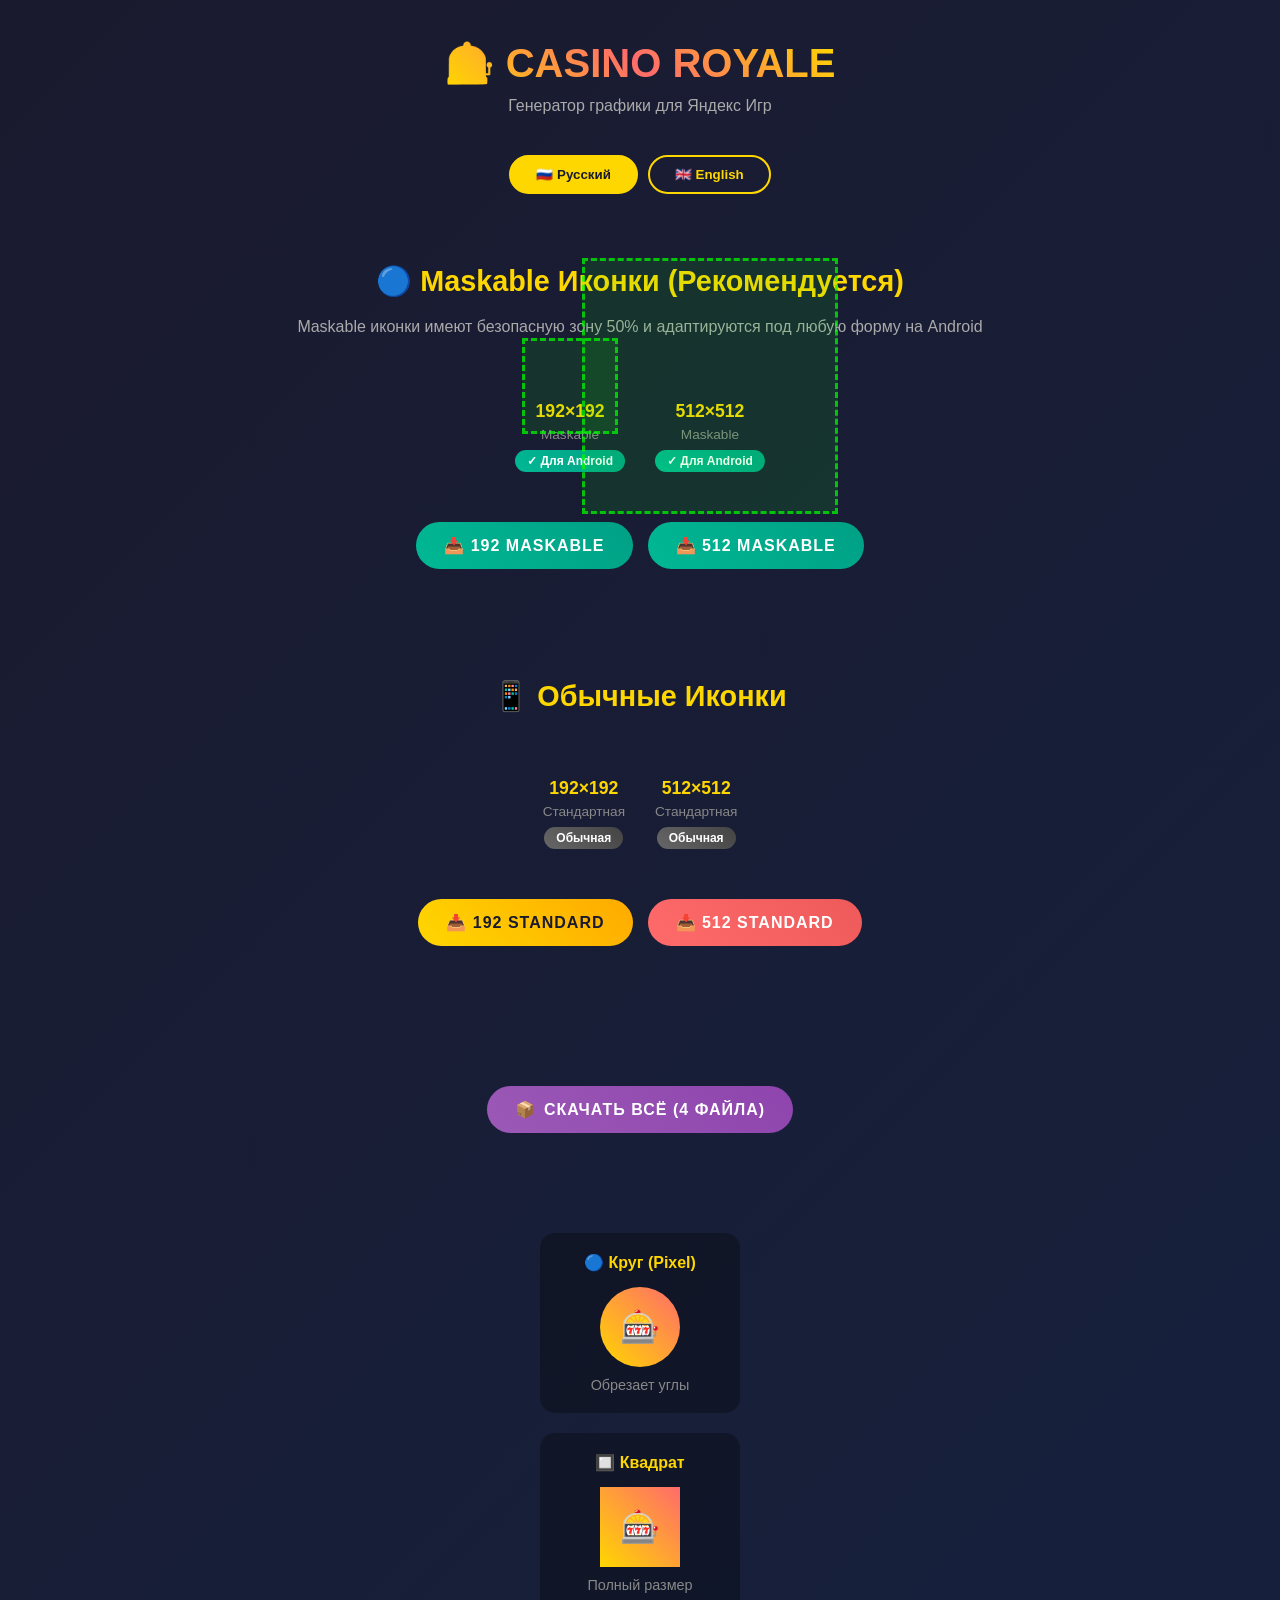
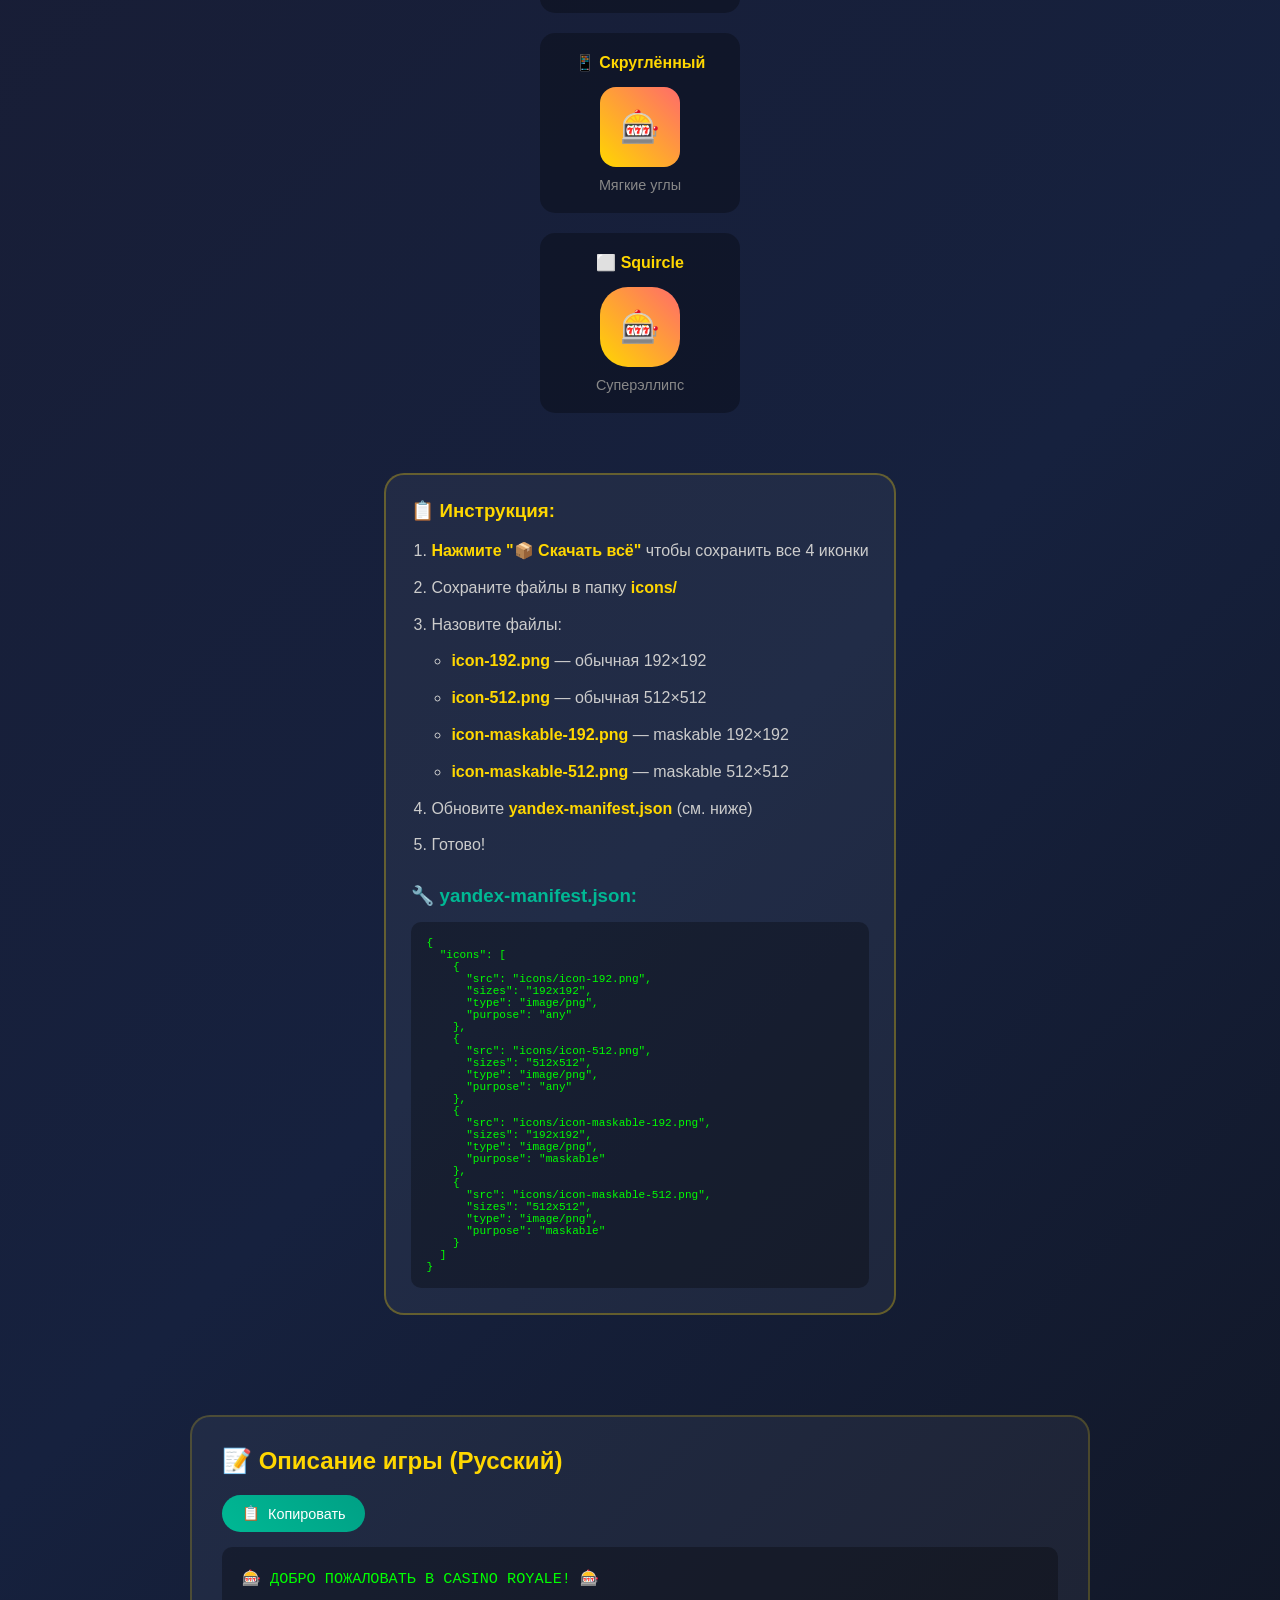
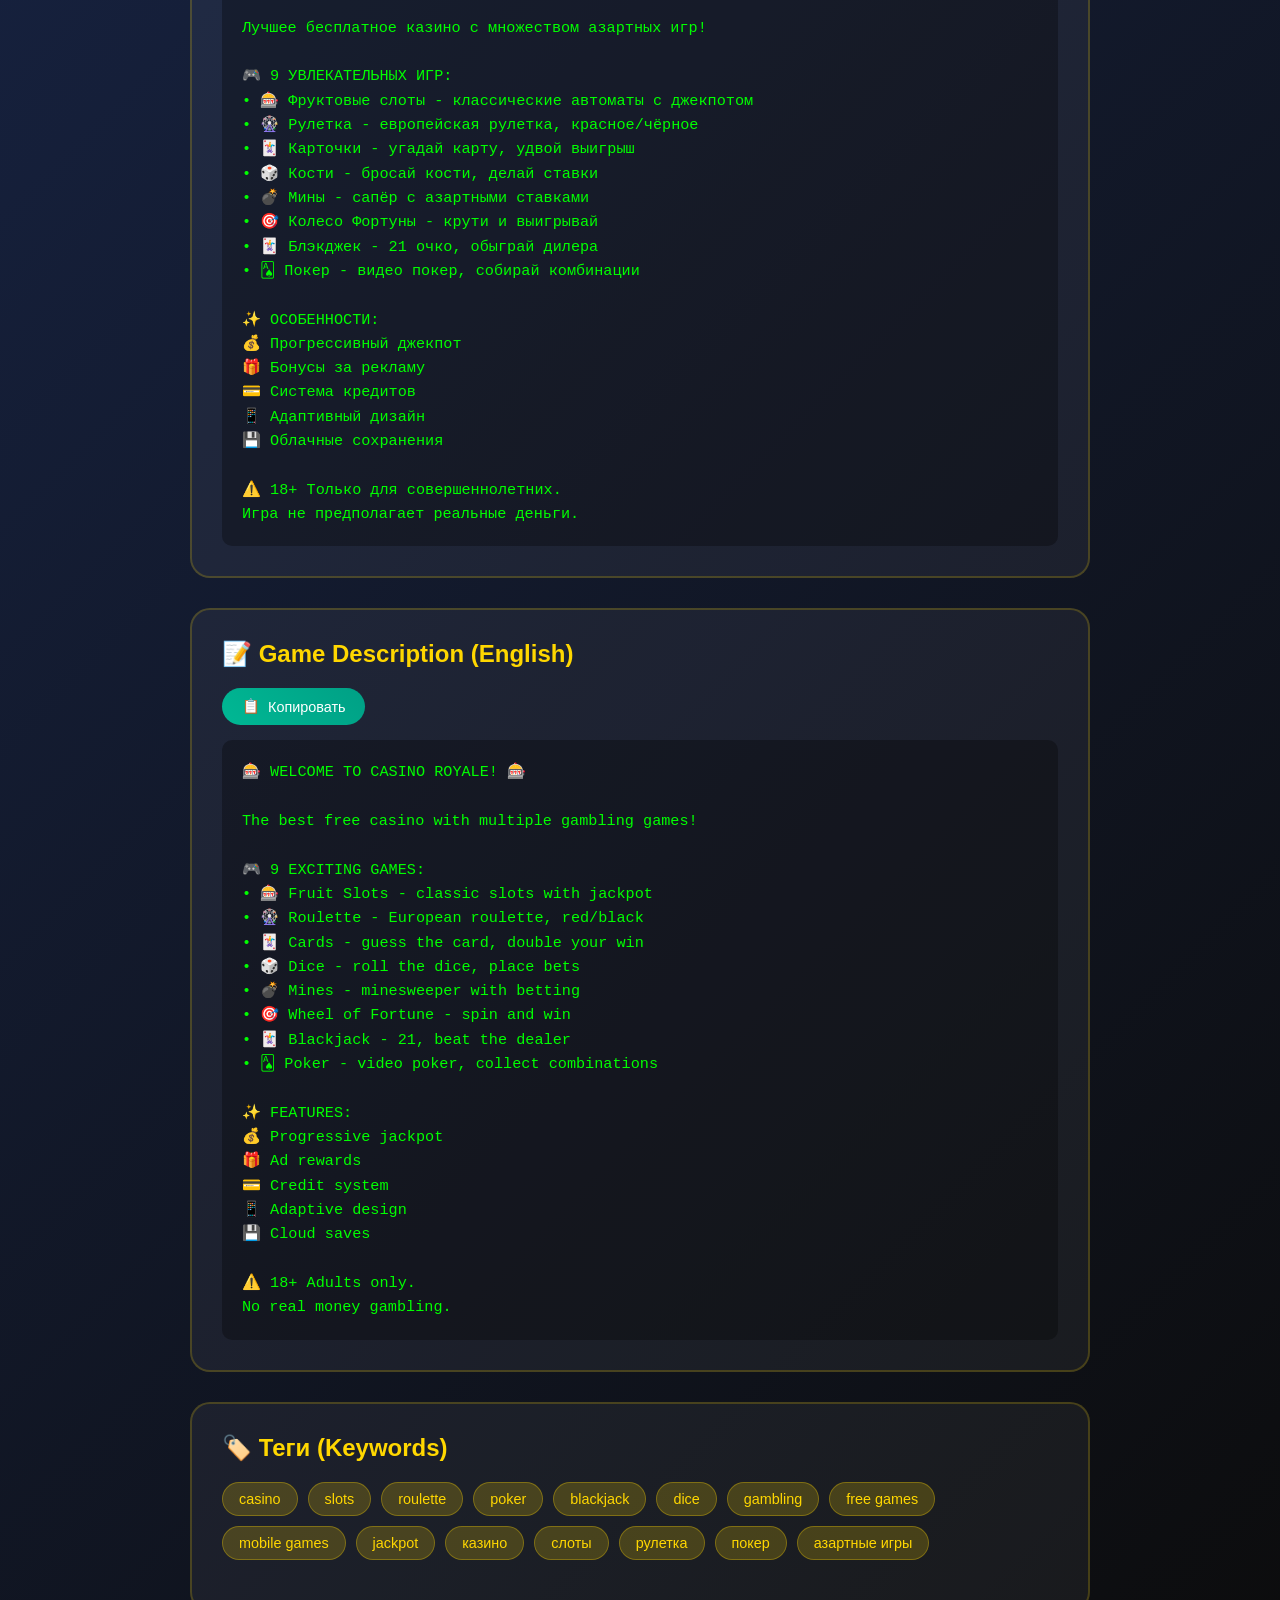
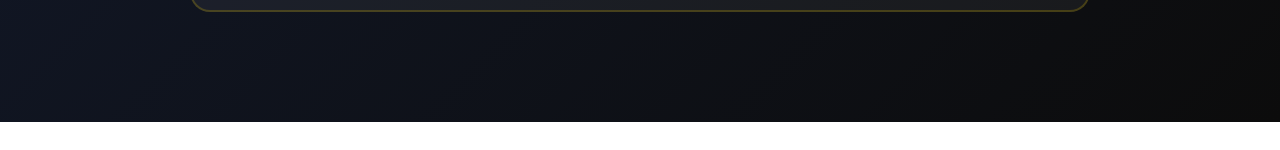
==== icons/generate-icons.html @ 6cfae2b2 "еееееееее" ====
<!DOCTYPE html>
<html lang="ru">
<head>
    <meta charset="UTF-8">
    <meta name="viewport" content="width=device-width, initial-scale=1.0">
    <title>Icon Generator - CASINO ROYALE</title>
    <style>
        * {
            margin: 0;
            padding: 0;
            box-sizing: border-box;
        }
        
        body {
            font-family: 'Segoe UI', Tahoma, Geneva, Verdana, sans-serif;
            background: linear-gradient(135deg, #1a1a2e 0%, #16213e 50%, #0c0c0c 100%);
            min-height: 100vh;
            display: flex;
            flex-direction: column;
            align-items: center;
            padding: 40px 20px;
            color: #fff;
        }
        
        h1 {
            font-size: 2.5em;
            margin-bottom: 10px;
            background: linear-gradient(45deg, #ffd700, #ff6b6b, #ffd700);
            -webkit-background-clip: text;
            -webkit-text-fill-color: transparent;
            background-clip: text;
            text-align: center;
        }
        
        .subtitle {
            color: #aaa;
            margin-bottom: 40px;
            text-align: center;
        }
        
        .lang-switch {
            display: flex;
            gap: 10px;
            margin-bottom: 30px;
        }
        
        .lang-btn {
            padding: 10px 25px;
            border: 2px solid #ffd700;
            background: transparent;
            color: #ffd700;
            border-radius: 25px;
            cursor: pointer;
            font-weight: bold;
            transition: all 0.3s ease;
        }
        
        .lang-btn.active,
        .lang-btn:hover {
            background: #ffd700;
            color: #1a1a2e;
        }
        
        .section {
            width: 100%;
            max-width: 1200px;
            margin: 40px 0;
        }
        
        .section-title {
            font-size: 1.8em;
            color: #ffd700;
            margin-bottom: 20px;
            text-align: center;
        }
        
        .preview-container {
            display: flex;
            gap: 30px;
            flex-wrap: wrap;
            justify-content: center;
            margin: 30px 0;
        }
        
        .icon-group {
            text-align: center;
        }
        
        .icon-row {
            display: flex;
            gap: 30px;
            justify-content: center;
            margin: 20px 0;
            flex-wrap: wrap;
        }
        
        .icon-wrapper {
            text-align: center;
        }
        
        .icon-preview {
            border-radius: 25%;
            box-shadow: 0 20px 60px rgba(255, 215, 0, 0.4);
            border: 4px solid rgba(255, 255, 255, 0.2);
            background: #fff;
        }
        
        .icon-maskable {
            border-radius: 50%;
            box-shadow: 0 20px 60px rgba(0, 184, 148, 0.4);
            border: 4px solid rgba(0, 184, 148, 0.3);
        }
        
        .icon-192 {
            width: 192px;
            height: 192px;
        }
        
        .icon-512 {
            width: 512px;
            height: 512px;
        }
        
        .icon-label {
            margin-top: 15px;
            font-size: 1.1em;
            color: #ffd700;
            font-weight: bold;
        }
        
        .icon-size {
            font-size: 0.85em;
            color: #888;
            margin-top: 5px;
        }
        
        .badge {
            display: inline-block;
            padding: 4px 12px;
            border-radius: 20px;
            font-size: 0.75em;
            font-weight: bold;
            margin-top: 8px;
        }
        
        .badge-maskable {
            background: linear-gradient(45deg, #00b894, #00a085);
            color: white;
        }
        
        .badge-standard {
            background: linear-gradient(45deg, #666, #444);
            color: white;
        }
        
        .buttons {
            display: flex;
            gap: 15px;
            flex-wrap: wrap;
            justify-content: center;
            margin: 30px 0;
        }
        
        .download-btn {
            padding: 14px 28px;
            font-size: 1em;
            font-weight: bold;
            border: none;
            border-radius: 50px;
            cursor: pointer;
            transition: all 0.3s ease;
            text-transform: uppercase;
            letter-spacing: 1px;
            display: flex;
            align-items: center;
            gap: 8px;
        }
        
        .btn-192 {
            background: linear-gradient(45deg, #ffd700, #ffaa00);
            color: #1a1a2e;
        }
        
        .btn-512 {
            background: linear-gradient(45deg, #ff6b6b, #ee5a5a);
            color: white;
        }
        
        .btn-maskable {
            background: linear-gradient(45deg, #00b894, #00a085);
            color: white;
        }
        
        .btn-all {
            background: linear-gradient(45deg, #9b59b6, #8e44ad);
            color: white;
        }
        
        .download-btn:hover {
            transform: translateY(-3px);
            box-shadow: 0 10px 30px rgba(255, 215, 0, 0.5);
        }
        
        .info-box {
            background: rgba(255, 255, 255, 0.05);
            border: 2px solid rgba(255, 215, 0, 0.3);
            border-radius: 20px;
            padding: 25px;
            max-width: 800px;
            margin: 30px auto;
        }
        
        .info-box h3 {
            color: #ffd700;
            margin-bottom: 15px;
        }
        
        .info-box p {
            color: #ccc;
            line-height: 1.6;
            margin: 10px 0;
        }
        
        .info-box ol, .info-box ul {
            margin-left: 20px;
            line-height: 1.8;
            color: #ccc;
        }
        
        .info-box li {
            margin: 8px 0;
        }
        
        .highlight {
            color: #ffd700;
            font-weight: bold;
        }
        
        .green {
            color: #00b894;
        }
        
        .comparison {
            display: grid;
            grid-template-columns: repeat(auto-fit, minmax(200px, 1fr));
            gap: 20px;
            margin: 30px 0;
        }
        
        .comparison-item {
            background: rgba(0, 0, 0, 0.3);
            border-radius: 15px;
            padding: 20px;
            text-align: center;
        }
        
        .comparison-item h4 {
            color: #ffd700;
            margin-bottom: 15px;
        }
        
        .shape-preview {
            width: 80px;
            height: 80px;
            margin: 10px auto;
            display: flex;
            align-items: center;
            justify-content: center;
            font-size: 2em;
            background: linear-gradient(45deg, #ffd700, #ff6b6b);
            border-radius: 50%;
        }
        
        .safe-zone-overlay {
            position: relative;
        }
        
        .safe-zone-guide {
            position: absolute;
            top: 50%;
            left: 50%;
            transform: translate(-50%, -50%);
            border: 3px dashed rgba(0, 255, 0, 0.7);
            background: rgba(0, 255, 0, 0.1);
            pointer-events: none;
        }
        
        canvas {
            display: none;
        }
        
        .text-content {
            max-width: 900px;
            margin: 40px auto;
        }
        
        .text-section {
            background: rgba(255, 255, 255, 0.05);
            border: 2px solid rgba(255, 215, 0, 0.2);
            border-radius: 20px;
            padding: 30px;
            margin: 30px 0;
        }
        
        .text-section h2 {
            color: #ffd700;
            margin-bottom: 20px;
        }
        
        .copy-btn {
            background: linear-gradient(45deg, #00b894, #00a085);
            color: white;
            border: none;
            padding: 10px 20px;
            border-radius: 25px;
            cursor: pointer;
            font-size: 0.9em;
            margin-bottom: 15px;
            display: inline-flex;
            align-items: center;
            gap: 8px;
        }
        
        .text-box {
            background: rgba(0, 0, 0, 0.3);
            border-radius: 10px;
            padding: 20px;
            font-family: 'Courier New', monospace;
            font-size: 0.95em;
            line-height: 1.6;
            color: #0f0;
            white-space: pre-wrap;
            overflow-x: auto;
        }
        
        .tags {
            display: flex;
            flex-wrap: wrap;
            gap: 10px;
            margin: 20px 0;
        }
        
        .tag {
            background: rgba(255, 215, 0, 0.2);
            color: #ffd700;
            padding: 8px 16px;
            border-radius: 20px;
            font-size: 0.9em;
            border: 1px solid rgba(255, 215, 0, 0.3);
        }
    </style>
</head>
<body>
    <h1>🎰 CASINO ROYALE</h1>
    <p class="subtitle" data-ru="Генератор графики для Яндекс Игр" data-en="Graphics Generator for Yandex Games">Генератор графики для Яндекс Игр</p>
    
    <div class="lang-switch">
        <button class="lang-btn active" onclick="setLang('ru')">🇷🇺 Русский</button>
        <button class="lang-btn" onclick="setLang('en')">🇬🇧 English</button>
    </div>
    
    <!-- MASKABLE ICONS -->
    <div class="section">
        <h2 class="section-title" data-ru="🔵 Maskable Иконки (Рекомендуется)" data-en="🔵 Maskable Icons (Recommended)">🔵 Maskable Иконки (Рекомендуется)</h2>
        <p style="text-align: center; color: #aaa; margin-bottom: 20px;" 
           data-ru="Maskable иконки имеют безопасную зону 50% и адаптируются под любую форму на Android" 
           data-en="Maskable icons have 50% safe zone and adapt to any shape on Android">
            Maskable иконки имеют безопасную зону 50% и адаптируются под любую форму на Android
        </p>
        
        <div class="preview-container">
            <div class="icon-group">
                <div class="icon-row">
                    <div class="icon-wrapper">
                        <div class="safe-zone-overlay">
                            <canvas id="canvas-maskable-192" width="192" height="192" class="icon-preview icon-maskable icon-192"></canvas>
                            <div class="safe-zone-guide" style="width: 96px; height: 96px;"></div>
                        </div>
                        <div class="icon-label">192×192</div>
                        <div class="icon-size" data-ru="Maskable" data-en="Maskable">Maskable</div>
                        <span class="badge badge-maskable" data-ru="✓ Для Android" data-en="✓ For Android">✓ Для Android</span>
                    </div>
                </div>
            </div>
            
            <div class="icon-group">
                <div class="icon-row">
                    <div class="icon-wrapper">
                        <div class="safe-zone-overlay">
                            <canvas id="canvas-maskable-512" width="512" height="512" class="icon-preview icon-maskable icon-512"></canvas>
                            <div class="safe-zone-guide" style="width: 256px; height: 256px;"></div>
                        </div>
                        <div class="icon-label">512×512</div>
                        <div class="icon-size" data-ru="Maskable" data-en="Maskable">Maskable</div>
                        <span class="badge badge-maskable" data-ru="✓ Для Android" data-en="✓ For Android">✓ Для Android</span>
                    </div>
                </div>
            </div>
        </div>
        
        <div class="buttons">
            <button class="download-btn btn-maskable" onclick="downloadIcon(192, true)">📥 192 Maskable</button>
            <button class="download-btn btn-maskable" onclick="downloadIcon(512, true)">📥 512 Maskable</button>
        </div>
    </div>
    
    <!-- STANDARD ICONS -->
    <div class="section">
        <h2 class="section-title" data-ru="📱 Обычные Иконки" data-en="📱 Standard Icons">📱 Обычные Иконки</h2>
        
        <div class="preview-container">
            <div class="icon-group">
                <div class="icon-row">
                    <div class="icon-wrapper">
                        <canvas id="canvas-192" width="192" height="192" class="icon-preview icon-192"></canvas>
                        <div class="icon-label">192×192</div>
                        <div class="icon-size" data-ru="Стандартная" data-en="Standard">Стандартная</div>
                        <span class="badge badge-standard" data-ru="Обычная" data-en="Standard">Обычная</span>
                    </div>
                </div>
            </div>
            
            <div class="icon-group">
                <div class="icon-row">
                    <div class="icon-wrapper">
                        <canvas id="canvas-512" width="512" height="512" class="icon-preview icon-512"></canvas>
                        <div class="icon-label">512×512</div>
                        <div class="icon-size" data-ru="Стандартная" data-en="Standard">Стандартная</div>
                        <span class="badge badge-standard" data-ru="Обычная" data-en="Standard">Обычная</span>
                    </div>
                </div>
            </div>
        </div>
        
        <div class="buttons">
            <button class="download-btn btn-192" onclick="downloadIcon(192, false)">📥 192 Standard</button>
            <button class="download-btn btn-512" onclick="downloadIcon(512, false)">📥 512 Standard</button>
        </div>
    </div>
    
    <!-- DOWNLOAD ALL -->
    <div class="section">
        <div class="buttons">
            <button class="download-btn btn-all" onclick="downloadAll()">📦 <span data-ru="Скачать всё (4 файла)" data-en="Download All (4 files)">Скачать всё (4 файла)</span></button>
        </div>
    </div>
    
    <!-- COMPARISON -->
    <div class="comparison">
        <div class="comparison-item">
            <h4 data-ru="🔵 Круг (Pixel)" data-en="🔵 Circle (Pixel)">🔵 Круг (Pixel)</h4>
            <div class="shape-preview">🎰</div>
            <p style="color: #888; font-size: 0.9em;" data-ru="Обрезает углы" data-en="Cuts corners">Обрезает углы</p>
        </div>
        <div class="comparison-item">
            <h4 data-ru="🔲 Квадрат" data-en="🔲 Square">🔲 Квадрат</h4>
            <div class="shape-preview" style="border-radius: 0;">🎰</div>
            <p style="color: #888; font-size: 0.9em;" data-ru="Полный размер" data-en="Full size">Полный размер</p>
        </div>
        <div class="comparison-item">
            <h4 data-ru="📱 Скруглённый" data-en="📱 Rounded">📱 Скруглённый</h4>
            <div class="shape-preview" style="border-radius: 20%;">🎰</div>
            <p style="color: #888; font-size: 0.9em;" data-ru="Мягкие углы" data-en="Soft corners">Мягкие углы</p>
        </div>
        <div class="comparison-item">
            <h4 data-ru="⬜ Squircle" data-en="⬜ Squircle">⬜ Squircle</h4>
            <div class="shape-preview" style="border-radius: 35%;">🎰</div>
            <p style="color: #888; font-size: 0.9em;" data-ru="Суперэллипс" data-en="Superellipse">Суперэллипс</p>
        </div>
    </div>
    
    <!-- INFO BOX -->
    <div class="info-box">
        <h3 data-ru="📋 Инструкция:" data-en="📋 Instructions:">📋 Инструкция:</h3>
        <ol data-ru="Скачайте все 4 иконки" data-en="Download all 4 icons">
            <li><span class="highlight" data-ru="Нажмите &quot;📦 Скачать всё&quot;" data-en="Click &quot;📦 Download All&quot;">Нажмите "📦 Скачать всё"</span> <span data-ru="чтобы сохранить все 4 иконки" data-en="to save all 4 icons">чтобы сохранить все 4 иконки</span></li>
            <li><span data-ru="Сохраните файлы в папку" data-en="Save files to folder">Сохраните файлы в папку</span> <span class="highlight">icons/</span></li>
            <li><span data-ru="Назовите файлы:" data-en="Name files:">Назовите файлы:</span>
                <ul>
                    <li><span class="highlight">icon-192.png</span> — <span data-ru="обычная 192×192" data-en="standard 192×192">обычная 192×192</span></li>
                    <li><span class="highlight">icon-512.png</span> — <span data-ru="обычная 512×512" data-en="standard 512×512">обычная 512×512</span></li>
                    <li><span class="highlight">icon-maskable-192.png</span> — <span data-ru="maskable 192×192" data-en="maskable 192×192">maskable 192×192</span></li>
                    <li><span class="highlight">icon-maskable-512.png</span> — <span data-ru="maskable 512×512" data-en="maskable 512×512">maskable 512×512</span></li>
                </ul>
            </li>
            <li><span data-ru="Обновите" data-en="Update">Обновите</span> <span class="highlight">yandex-manifest.json</span> (<span data-ru="см. ниже" data-en="see below">см. ниже</span>)</li>
            <li><span data-ru="Готово!" data-en="Done!">Готово!</span></li>
        </ol>
        
        <h3 style="color: #00b894; margin-top: 25px;">🔧 yandex-manifest.json:</h3>
        <pre style="background: rgba(0,0,0,0.3); padding: 15px; border-radius: 10px; overflow-x: auto; color: #0f0; font-size: 0.85em; margin-top: 10px;">{
  "icons": [
    {
      "src": "icons/icon-192.png",
      "sizes": "192x192",
      "type": "image/png",
      "purpose": "any"
    },
    {
      "src": "icons/icon-512.png",
      "sizes": "512x512",
      "type": "image/png",
      "purpose": "any"
    },
    {
      "src": "icons/icon-maskable-192.png",
      "sizes": "192x192",
      "type": "image/png",
      "purpose": "maskable"
    },
    {
      "src": "icons/icon-maskable-512.png",
      "sizes": "512x512",
      "type": "image/png",
      "purpose": "maskable"
    }
  ]
}</pre>
    </div>
    
    <!-- GAME DESCRIPTION -->
    <div class="text-content">
        <div class="text-section">
            <h2 data-ru="📝 Описание игры (Русский)" data-en="📝 Game Description (Russian)">📝 Описание игры (Русский)</h2>
            <button class="copy-btn" onclick="copyText('desc-ru')">📋 <span data-ru="Копировать" data-en="Copy">Копировать</span></button>
            <div class="text-box" id="desc-ru">🎰 ДОБРО ПОЖАЛОВАТЬ В CASINO ROYALE! 🎰

Лучшее бесплатное казино с множеством азартных игр!

🎮 9 УВЛЕКАТЕЛЬНЫХ ИГР:
• 🎰 Фруктовые слоты - классические автоматы с джекпотом
• 🎡 Рулетка - европейская рулетка, красное/чёрное
• 🃏 Карточки - угадай карту, удвой выигрыш
• 🎲 Кости - бросай кости, делай ставки
• 💣 Мины - сапёр с азартными ставками
• 🎯 Колесо Фортуны - крути и выигрывай
• 🃏 Блэкджек - 21 очко, обыграй дилера
• 🂡 Покер - видео покер, собирай комбинации

✨ ОСОБЕННОСТИ:
💰 Прогрессивный джекпот
🎁 Бонусы за рекламу
💳 Система кредитов
📱 Адаптивный дизайн
💾 Облачные сохранения

⚠️ 18+ Только для совершеннолетних.
Игра не предполагает реальные деньги.</div>
        </div>
        
        <div class="text-section">
            <h2 data-ru="📝 Game Description (English)" data-en="📝 Game Description (English)">📝 Game Description (English)</h2>
            <button class="copy-btn" onclick="copyText('desc-en')">📋 <span data-ru="Копировать" data-en="Copy">Копировать</span></button>
            <div class="text-box" id="desc-en">🎰 WELCOME TO CASINO ROYALE! 🎰

The best free casino with multiple gambling games!

🎮 9 EXCITING GAMES:
• 🎰 Fruit Slots - classic slots with jackpot
• 🎡 Roulette - European roulette, red/black
• 🃏 Cards - guess the card, double your win
• 🎲 Dice - roll the dice, place bets
• 💣 Mines - minesweeper with betting
• 🎯 Wheel of Fortune - spin and win
• 🃏 Blackjack - 21, beat the dealer
• 🂡 Poker - video poker, collect combinations

✨ FEATURES:
💰 Progressive jackpot
🎁 Ad rewards
💳 Credit system
📱 Adaptive design
💾 Cloud saves

⚠️ 18+ Adults only.
No real money gambling.</div>
        </div>
        
        <div class="text-section">
            <h2 data-ru="🏷️ Теги (Keywords)" data-en="🏷️ Tags (Keywords)">🏷️ Теги (Keywords)</h2>
            <div class="tags">
                <span class="tag">casino</span>
                <span class="tag">slots</span>
                <span class="tag">roulette</span>
                <span class="tag">poker</span>
                <span class="tag">blackjack</span>
                <span class="tag">dice</span>
                <span class="tag">gambling</span>
                <span class="tag">free games</span>
                <span class="tag">mobile games</span>
                <span class="tag">jackpot</span>
                <span class="tag">казино</span>
                <span class="tag">слоты</span>
                <span class="tag">рулетка</span>
                <span class="tag">покер</span>
                <span class="tag">азартные игры</span>
            </div>
        </div>
    </div>
    
    <script>
        let currentLang = 'ru';
        
        function setLang(lang) {
            currentLang = lang;
            document.querySelectorAll('.lang-btn').forEach(btn => btn.classList.remove('active'));
            event.target.classList.add('active');
            
            document.querySelectorAll('[data-ru]').forEach(el => {
                el.textContent = el.getAttribute(`data-${lang}`);
            });
        }
        
        // Draw standard icon
        function drawStandardIcon(canvas, size) {
            const ctx = canvas.getContext('2d');
            const centerX = size / 2;
            const centerY = size / 2;
            
            ctx.clearRect(0, 0, size, size);
            
            const gradient = ctx.createLinearGradient(0, 0, size, size);
            gradient.addColorStop(0, '#ffd700');
            gradient.addColorStop(0.5, '#ff6b6b');
            gradient.addColorStop(1, '#ee5a5a');
            
            const radius = size * 0.2;
            ctx.fillStyle = gradient;
            ctx.beginPath();
            ctx.roundRect(0, 0, size, size, radius);
            ctx.fill();
            
            ctx.strokeStyle = 'rgba(255, 255, 255, 0.3)';
            ctx.lineWidth = size * 0.02;
            ctx.beginPath();
            ctx.roundRect(size * 0.05, size * 0.05, size * 0.9, size * 0.9, radius * 0.9);
            ctx.stroke();
            
            const chipRadius = size * 0.35;
            ctx.fillStyle = 'rgba(255, 255, 255, 0.2)';
            ctx.beginPath();
            ctx.arc(centerX, centerY, chipRadius, 0, Math.PI * 2);
            ctx.fill();
            
            ctx.strokeStyle = 'rgba(255, 255, 255, 0.5)';
            ctx.lineWidth = size * 0.015;
            ctx.setLineDash([size * 0.03, size * 0.02]);
            ctx.beginPath();
            ctx.arc(centerX, centerY, chipRadius - size * 0.05, 0, Math.PI * 2);
            ctx.stroke();
            ctx.setLineDash([]);
            
            ctx.fillStyle = '#ffffff';
            ctx.font = `${size * 0.55}px 'Segoe UI Emoji', 'Apple Color Emoji', sans-serif`;
            ctx.textAlign = 'center';
            ctx.textBaseline = 'middle';
            
            ctx.shadowColor = 'rgba(0, 0, 0, 0.5)';
            ctx.shadowBlur = size * 0.15;
            ctx.shadowOffsetX = size * 0.05;
            ctx.shadowOffsetY = size * 0.05;
            
            ctx.fillText('🎰', centerX, centerY + size * 0.02);
            
            ctx.shadowColor = 'transparent';
            ctx.shadowBlur = 0;
            
            drawSparkle(ctx, size * 0.15, size * 0.15, size * 0.08);
            drawSparkle(ctx, size * 0.85, size * 0.2, size * 0.06);
        }
        
        // Draw TRUE maskable icon with 50% safe zone
        function drawMaskableIcon(canvas, size) {
            const ctx = canvas.getContext('2d');
            const centerX = size / 2;
            const centerY = size / 2;
            const safeZone = size * 0.5; // 50% safe zone = content in center 50%
            
            ctx.clearRect(0, 0, size, size);
            
            // Full bleed background (extends to all edges)
            const gradient = ctx.createLinearGradient(0, 0, size, size);
            gradient.addColorStop(0, '#ffd700');
            gradient.addColorStop(0.5, '#ff6b6b');
            gradient.addColorStop(1, '#ee5a5a');
            
            ctx.fillStyle = gradient;
            ctx.fillRect(0, 0, size, size);
            
            // Subtle border
            ctx.strokeStyle = 'rgba(255, 255, 255, 0.2)';
            ctx.lineWidth = size * 0.03;
            ctx.strokeRect(size * 0.02, size * 0.02, size * 0.96, size * 0.96);
            
            // Large background circle (fills safe zone)
            const bgRadius = size * 0.45;
            ctx.fillStyle = 'rgba(255, 255, 255, 0.15)';
            ctx.beginPath();
            ctx.arc(centerX, centerY, bgRadius, 0, Math.PI * 2);
            ctx.fill();
            
            // Decorative ring
            ctx.strokeStyle = 'rgba(255, 255, 255, 0.4)';
            ctx.lineWidth = size * 0.02;
            ctx.setLineDash([size * 0.04, size * 0.03]);
            ctx.beginPath();
            ctx.arc(centerX, centerY, bgRadius - size * 0.08, 0, Math.PI * 2);
            ctx.stroke();
            ctx.setLineDash([]);
            
            // Emoji - SCALED TO FIT SAFE ZONE (50% of canvas)
            ctx.fillStyle = '#ffffff';
            ctx.font = `${size * 0.4}px 'Segoe UI Emoji', 'Apple Color Emoji', sans-serif`;
            ctx.textAlign = 'center';
            ctx.textBaseline = 'middle';
            
            ctx.shadowColor = 'rgba(0, 0, 0, 0.5)';
            ctx.shadowBlur = size * 0.2;
            ctx.shadowOffsetX = size * 0.05;
            ctx.shadowOffsetY = size * 0.05;
            
            ctx.fillText('🎰', centerX, centerY);
            
            ctx.shadowColor = 'transparent';
            ctx.shadowBlur = 0;
            
            // Extra sparkles in corners (outside safe zone, will be visible on some devices)
            drawSparkle(ctx, size * 0.15, size * 0.15, size * 0.07);
            drawSparkle(ctx, size * 0.85, size * 0.15, size * 0.07);
            drawSparkle(ctx, size * 0.15, size * 0.85, size * 0.06);
            drawSparkle(ctx, size * 0.85, size * 0.85, size * 0.06);
        }
        
        function drawSparkle(ctx, x, y, size) {
            ctx.fillStyle = 'rgba(255, 255, 255, 0.8)';
            ctx.beginPath();
            ctx.moveTo(x - size, y);
            ctx.lineTo(x + size, y);
            ctx.moveTo(x, y - size);
            ctx.lineTo(x, y + size);
            ctx.strokeStyle = 'rgba(255, 255, 255, 0.6)';
            ctx.lineWidth = size * 0.15;
            ctx.lineCap = 'round';
            ctx.stroke();
        }
        
        function downloadIcon(size, maskable) {
            const canvasId = maskable ? `canvas-maskable-${size}` : `canvas-${size}`;
            const canvas = document.getElementById(canvasId);
            
            canvas.toBlob(function(blob) {
                const url = URL.createObjectURL(blob);
                const a = document.createElement('a');
                a.href = url;
                const maskableStr = maskable ? '-maskable' : '';
                a.download = `icon${maskableStr}-${size}.png`;
                document.body.appendChild(a);
                a.click();
                document.body.removeChild(a);
                URL.revokeObjectURL(url);
            }, 'image/png');
        }
        
        function downloadAll() {
            downloadIcon(192, false);
            setTimeout(() => downloadIcon(512, false), 200);
            setTimeout(() => downloadIcon(192, true), 400);
            setTimeout(() => downloadIcon(512, true), 600);
        }
        
        function copyText(elementId) {
            const text = document.getElementById(elementId).textContent;
            navigator.clipboard.writeText(text).then(() => {
                alert(currentLang === 'ru' ? '✅ Скопировано!' : '✅ Copied!');
            }).catch(() => {
                const textarea = document.createElement('textarea');
                textarea.value = text;
                document.body.appendChild(textarea);
                textarea.select();
                document.execCommand('copy');
                document.body.removeChild(textarea);
                alert(currentLang === 'ru' ? '✅ Скопировано!' : '✅ Copied!');
            });
        }
        
        if (!CanvasRenderingContext2D.prototype.roundRect) {
            CanvasRenderingContext2D.prototype.roundRect = function(x, y, w, h, r) {
                if (w < 2 * r) r = w / 2;
                if (h < 2 * r) r = h / 2;
                this.moveTo(x + r, y);
                this.arcTo(x + w, y, x + w, y + h, r);
                this.arcTo(x + w, y + h, x, y + h, r);
                this.arcTo(x, y + h, x, y, r);
                this.arcTo(x, y, x + w, y, r);
                this.closePath();
                return this;
            };
        }
        
        window.addEventListener('DOMContentLoaded', () => {
            drawStandardIcon(document.getElementById('canvas-192'), 192);
            drawStandardIcon(document.getElementById('canvas-512'), 512);
            drawMaskableIcon(document.getElementById('canvas-maskable-192'), 192);
            drawMaskableIcon(document.getElementById('canvas-maskable-512'), 512);
        });
    </script>
</body>
</html>
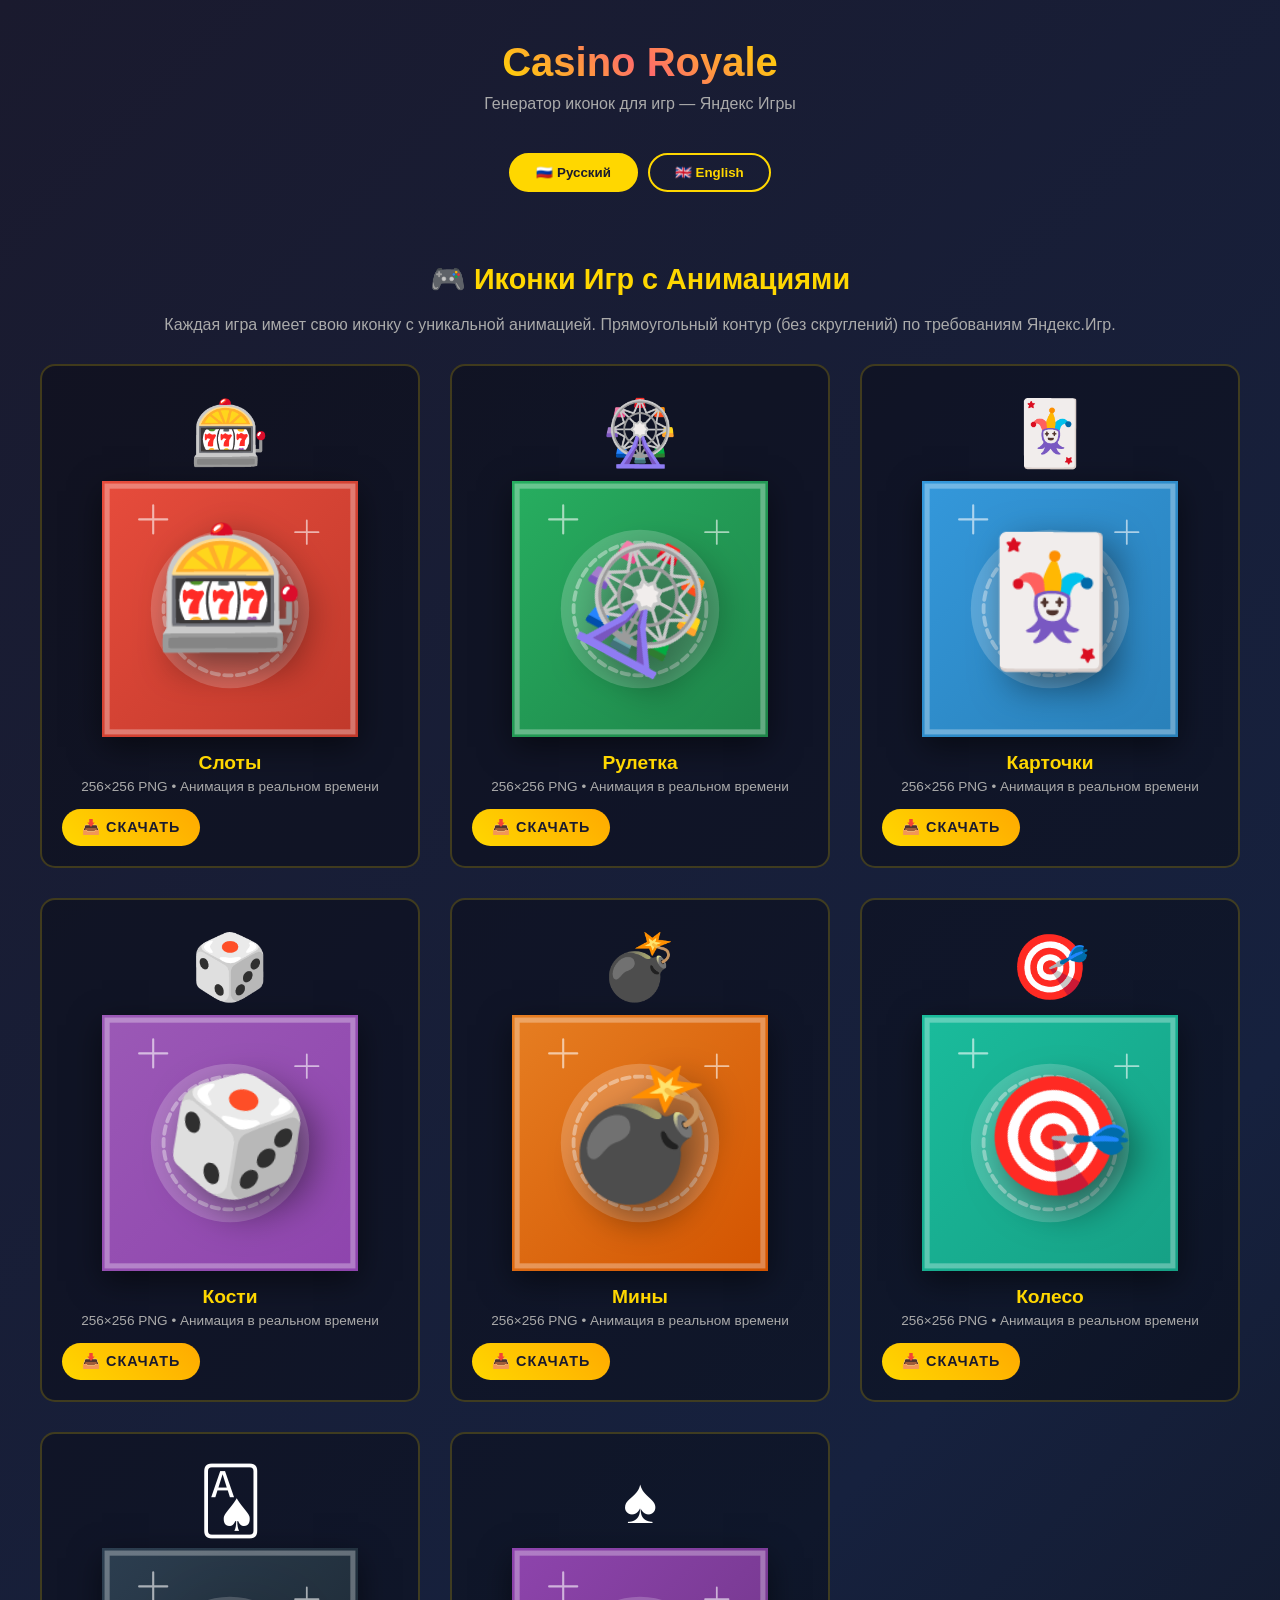
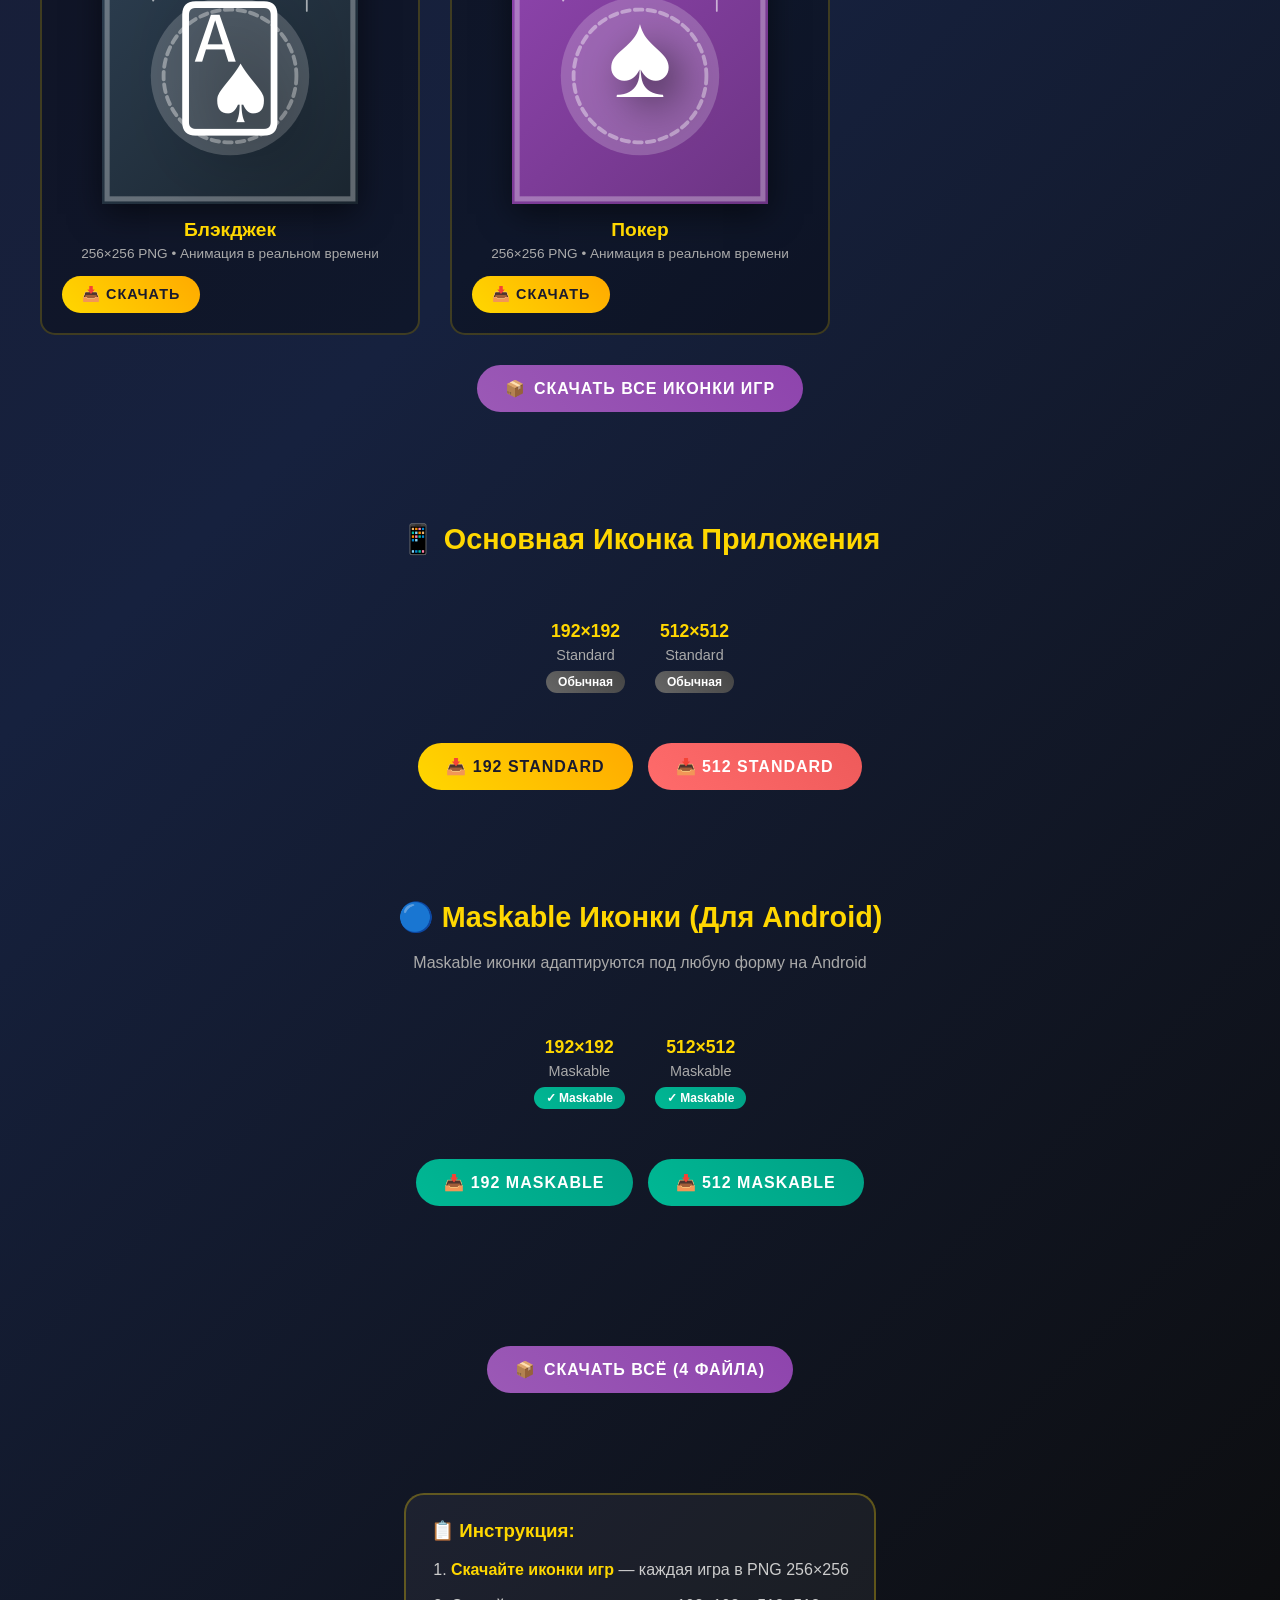
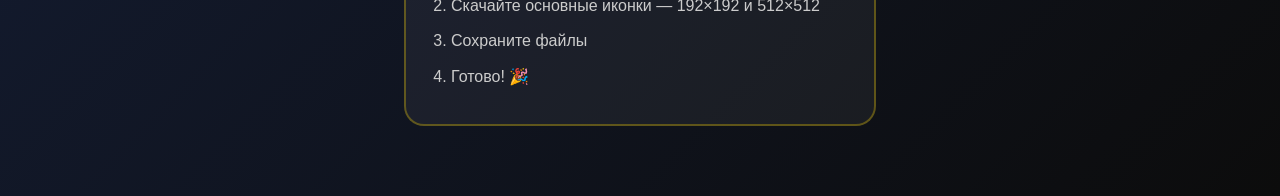
==== commit a02e807e: "обновление казика ееее" ====
--- a/icons/generate-icons.html
+++ b/icons/generate-icons.html
@@ -3,14 +3,14 @@
 <head>
     <meta charset="UTF-8">
     <meta name="viewport" content="width=device-width, initial-scale=1.0">
-    <title>Icon Generator - CASINO ROYALE</title>
+    <title>Icon Generator - Casino Royale</title>
     <style>
         * {
             margin: 0;
             padding: 0;
             box-sizing: border-box;
         }
-        
+
         body {
             font-family: 'Segoe UI', Tahoma, Geneva, Verdana, sans-serif;
             background: linear-gradient(135deg, #1a1a2e 0%, #16213e 50%, #0c0c0c 100%);
@@ -21,7 +21,7 @@
             padding: 40px 20px;
             color: #fff;
         }
-        
+
         h1 {
             font-size: 2.5em;
             margin-bottom: 10px;
@@ -31,19 +31,19 @@
             background-clip: text;
             text-align: center;
         }
-        
+
         .subtitle {
             color: #aaa;
             margin-bottom: 40px;
             text-align: center;
         }
-        
+
         .lang-switch {
             display: flex;
             gap: 10px;
             margin-bottom: 30px;
         }
-        
+
         .lang-btn {
             padding: 10px 25px;
             border: 2px solid #ffd700;
@@ -54,26 +54,26 @@
             font-weight: bold;
             transition: all 0.3s ease;
         }
-        
+
         .lang-btn.active,
         .lang-btn:hover {
             background: #ffd700;
             color: #1a1a2e;
         }
-        
+
         .section {
             width: 100%;
             max-width: 1200px;
             margin: 40px 0;
         }
-        
+
         .section-title {
             font-size: 1.8em;
             color: #ffd700;
             margin-bottom: 20px;
             text-align: center;
         }
-        
+
         .preview-container {
             display: flex;
             gap: 30px;
@@ -81,11 +81,11 @@
             justify-content: center;
             margin: 30px 0;
         }
-        
+
         .icon-group {
             text-align: center;
         }
-        
+
         .icon-row {
             display: flex;
             gap: 30px;
@@ -93,47 +93,48 @@
             margin: 20px 0;
             flex-wrap: wrap;
         }
-        
+
         .icon-wrapper {
             text-align: center;
-        }
-        
+            position: relative;
+        }
+
         .icon-preview {
-            border-radius: 25%;
+            border-radius: 0;
             box-shadow: 0 20px 60px rgba(255, 215, 0, 0.4);
             border: 4px solid rgba(255, 255, 255, 0.2);
             background: #fff;
         }
-        
+
         .icon-maskable {
             border-radius: 50%;
             box-shadow: 0 20px 60px rgba(0, 184, 148, 0.4);
             border: 4px solid rgba(0, 184, 148, 0.3);
         }
-        
+
         .icon-192 {
             width: 192px;
             height: 192px;
         }
-        
-        .icon-512 {
-            width: 512px;
-            height: 512px;
-        }
-        
+
+        .icon-256 {
+            width: 256px;
+            height: 256px;
+        }
+
         .icon-label {
             margin-top: 15px;
             font-size: 1.1em;
             color: #ffd700;
             font-weight: bold;
         }
-        
-        .icon-size {
-            font-size: 0.85em;
-            color: #888;
+
+        .icon-name {
+            font-size: 0.9em;
+            color: #aaa;
             margin-top: 5px;
         }
-        
+
         .badge {
             display: inline-block;
             padding: 4px 12px;
@@ -142,17 +143,17 @@
             font-weight: bold;
             margin-top: 8px;
         }
-        
+
         .badge-maskable {
             background: linear-gradient(45deg, #00b894, #00a085);
             color: white;
         }
-        
+
         .badge-standard {
             background: linear-gradient(45deg, #666, #444);
             color: white;
         }
-        
+
         .buttons {
             display: flex;
             gap: 15px;
@@ -160,7 +161,7 @@
             justify-content: center;
             margin: 30px 0;
         }
-        
+
         .download-btn {
             padding: 14px 28px;
             font-size: 1em;
@@ -175,32 +176,32 @@
             align-items: center;
             gap: 8px;
         }
-        
+
+        .download-btn:hover {
+            transform: translateY(-3px);
+            box-shadow: 0 10px 30px rgba(255, 215, 0, 0.5);
+        }
+
         .btn-192 {
             background: linear-gradient(45deg, #ffd700, #ffaa00);
             color: #1a1a2e;
         }
-        
+
         .btn-512 {
             background: linear-gradient(45deg, #ff6b6b, #ee5a5a);
             color: white;
         }
-        
+
         .btn-maskable {
             background: linear-gradient(45deg, #00b894, #00a085);
             color: white;
         }
-        
+
         .btn-all {
             background: linear-gradient(45deg, #9b59b6, #8e44ad);
             color: white;
         }
-        
-        .download-btn:hover {
-            transform: translateY(-3px);
-            box-shadow: 0 10px 30px rgba(255, 215, 0, 0.5);
-        }
-        
+
         .info-box {
             background: rgba(255, 255, 255, 0.05);
             border: 2px solid rgba(255, 215, 0, 0.3);
@@ -209,439 +210,289 @@
             max-width: 800px;
             margin: 30px auto;
         }
-        
+
         .info-box h3 {
             color: #ffd700;
             margin-bottom: 15px;
         }
-        
-        .info-box p {
+
+        .info-box p, .info-box li {
             color: #ccc;
             line-height: 1.6;
             margin: 10px 0;
         }
-        
+
         .info-box ol, .info-box ul {
             margin-left: 20px;
             line-height: 1.8;
-            color: #ccc;
-        }
-        
-        .info-box li {
-            margin: 8px 0;
-        }
-        
+        }
+
         .highlight {
             color: #ffd700;
             font-weight: bold;
         }
-        
-        .green {
-            color: #00b894;
-        }
-        
-        .comparison {
+
+        canvas {
+            display: none;
+        }
+
+        .game-icons-grid {
             display: grid;
-            grid-template-columns: repeat(auto-fit, minmax(200px, 1fr));
-            gap: 20px;
+            grid-template-columns: repeat(auto-fit, minmax(280px, 1fr));
+            gap: 30px;
             margin: 30px 0;
         }
-        
-        .comparison-item {
+
+        .game-icon-card {
             background: rgba(0, 0, 0, 0.3);
             border-radius: 15px;
             padding: 20px;
             text-align: center;
-        }
-        
-        .comparison-item h4 {
+            border: 2px solid rgba(255, 215, 0, 0.2);
+            transition: all 0.3s ease;
+        }
+
+        .game-icon-card:hover {
+            border-color: #ffd700;
+            transform: translateY(-5px);
+        }
+
+        .game-icon-card canvas {
+            display: block;
+            margin: 0 auto;
+            border-radius: 0;
+            box-shadow: 0 10px 30px rgba(0, 0, 0, 0.5);
+        }
+
+        .game-icon-card h4 {
             color: #ffd700;
-            margin-bottom: 15px;
-        }
-        
-        .shape-preview {
-            width: 80px;
-            height: 80px;
-            margin: 10px auto;
-            display: flex;
-            align-items: center;
-            justify-content: center;
-            font-size: 2em;
-            background: linear-gradient(45deg, #ffd700, #ff6b6b);
-            border-radius: 50%;
-        }
-        
-        .safe-zone-overlay {
-            position: relative;
-        }
-        
-        .safe-zone-guide {
-            position: absolute;
-            top: 50%;
-            left: 50%;
-            transform: translate(-50%, -50%);
-            border: 3px dashed rgba(0, 255, 0, 0.7);
-            background: rgba(0, 255, 0, 0.1);
-            pointer-events: none;
-        }
-        
-        canvas {
-            display: none;
-        }
-        
-        .text-content {
-            max-width: 900px;
-            margin: 40px auto;
-        }
-        
-        .text-section {
-            background: rgba(255, 255, 255, 0.05);
-            border: 2px solid rgba(255, 215, 0, 0.2);
-            border-radius: 20px;
-            padding: 30px;
-            margin: 30px 0;
-        }
-        
-        .text-section h2 {
-            color: #ffd700;
-            margin-bottom: 20px;
-        }
-        
-        .copy-btn {
-            background: linear-gradient(45deg, #00b894, #00a085);
-            color: white;
-            border: none;
-            padding: 10px 20px;
-            border-radius: 25px;
-            cursor: pointer;
-            font-size: 0.9em;
-            margin-bottom: 15px;
-            display: inline-flex;
-            align-items: center;
-            gap: 8px;
-        }
-        
-        .text-box {
-            background: rgba(0, 0, 0, 0.3);
-            border-radius: 10px;
-            padding: 20px;
-            font-family: 'Courier New', monospace;
-            font-size: 0.95em;
-            line-height: 1.6;
-            color: #0f0;
-            white-space: pre-wrap;
-            overflow-x: auto;
-        }
-        
-        .tags {
-            display: flex;
-            flex-wrap: wrap;
-            gap: 10px;
-            margin: 20px 0;
-        }
-        
-        .tag {
-            background: rgba(255, 215, 0, 0.2);
-            color: #ffd700;
-            padding: 8px 16px;
-            border-radius: 20px;
-            font-size: 0.9em;
-            border: 1px solid rgba(255, 215, 0, 0.3);
+            margin: 15px 0 5px;
+            font-size: 1.2em;
+        }
+
+        .game-icon-card .emoji-preview {
+            font-size: 4em;
+            margin: 10px 0;
+            animation: iconBounce 2s ease-in-out infinite;
+        }
+
+        @keyframes iconBounce {
+            0%, 100% { transform: translateY(0) scale(1); }
+            50% { transform: translateY(-10px) scale(1.1); }
+        }
+
+        @keyframes iconSpin {
+            0% { transform: rotate(0deg); }
+            100% { transform: rotate(360deg); }
+        }
+
+        @keyframes iconPulse {
+            0%, 100% { transform: scale(1); opacity: 1; }
+            50% { transform: scale(1.2); opacity: 0.8; }
+        }
+
+        @keyframes iconShake {
+            0%, 100% { transform: translateX(0); }
+            25% { transform: translateX(-5px) rotate(-5deg); }
+            75% { transform: translateX(5px) rotate(5deg); }
+        }
+
+        @keyframes iconGlow {
+            0%, 100% { filter: drop-shadow(0 0 10px currentColor); }
+            50% { filter: drop-shadow(0 0 25px currentColor); }
+        }
+
+        .anim-bounce { animation: iconBounce 2s ease-in-out infinite; }
+        .anim-spin { animation: iconSpin 3s linear infinite; }
+        .anim-pulse { animation: iconPulse 1.5s ease-in-out infinite; }
+        .anim-shake { animation: iconShake 0.5s ease-in-out infinite; }
+        .anim-glow { animation: iconGlow 2s ease-in-out infinite; }
+
+        /* Notification animations */
+        @keyframes genNotifIn {
+            from { transform: translateX(-50%) translateY(-30px); opacity: 0; }
+            to { transform: translateX(-50%) translateY(0); opacity: 1; }
+        }
+
+        @keyframes genNotifOut {
+            from { transform: translateX(-50%) translateY(0); opacity: 1; }
+            to { transform: translateX(-50%) translateY(-30px); opacity: 0; }
         }
     </style>
 </head>
 <body>
-    <h1>🎰 CASINO ROYALE</h1>
-    <p class="subtitle" data-ru="Генератор графики для Яндекс Игр" data-en="Graphics Generator for Yandex Games">Генератор графики для Яндекс Игр</p>
-    
+    <h1>Casino Royale</h1>
+    <p class="subtitle" data-ru="Генератор иконок для игр — Яндекс Игры" data-en="Game Icons Generator — Yandex Games">Генератор иконок для игр — Яндекс Игры</p>
+
     <div class="lang-switch">
         <button class="lang-btn active" onclick="setLang('ru')">🇷🇺 Русский</button>
         <button class="lang-btn" onclick="setLang('en')">🇬🇧 English</button>
     </div>
-    
-    <!-- MASKABLE ICONS -->
+
+    <!-- GAME ICONS WITH ANIMATIONS -->
     <div class="section">
-        <h2 class="section-title" data-ru="🔵 Maskable Иконки (Рекомендуется)" data-en="🔵 Maskable Icons (Recommended)">🔵 Maskable Иконки (Рекомендуется)</h2>
-        <p style="text-align: center; color: #aaa; margin-bottom: 20px;" 
-           data-ru="Maskable иконки имеют безопасную зону 50% и адаптируются под любую форму на Android" 
-           data-en="Maskable icons have 50% safe zone and adapt to any shape on Android">
-            Maskable иконки имеют безопасную зону 50% и адаптируются под любую форму на Android
+        <h2 class="section-title" data-ru="🎮 Иконки Игр с Анимациями" data-en="🎮 Game Icons with Animations">🎮 Иконки Игр с Анимациями</h2>
+        <p style="text-align: center; color: #aaa; margin-bottom: 20px;"
+           data-ru="Каждая игра имеет свою иконку с уникальной анимацией. Прямоугольный контур (без скруглений) по требованиям Яндекс.Игр."
+           data-en="Each game has its own icon with unique animation. Rectangular outline (no rounded corners) per Yandex Games requirements.">
+            Каждая игра имеет свою иконку с уникальной анимацией. Прямоугольный контур (без скруглений) по требованиям Яндекс.Игр.
         </p>
-        
-        <div class="preview-container">
-            <div class="icon-group">
-                <div class="icon-row">
-                    <div class="icon-wrapper">
-                        <div class="safe-zone-overlay">
-                            <canvas id="canvas-maskable-192" width="192" height="192" class="icon-preview icon-maskable icon-192"></canvas>
-                            <div class="safe-zone-guide" style="width: 96px; height: 96px;"></div>
-                        </div>
-                        <div class="icon-label">192×192</div>
-                        <div class="icon-size" data-ru="Maskable" data-en="Maskable">Maskable</div>
-                        <span class="badge badge-maskable" data-ru="✓ Для Android" data-en="✓ For Android">✓ Для Android</span>
-                    </div>
-                </div>
-            </div>
-            
-            <div class="icon-group">
-                <div class="icon-row">
-                    <div class="icon-wrapper">
-                        <div class="safe-zone-overlay">
-                            <canvas id="canvas-maskable-512" width="512" height="512" class="icon-preview icon-maskable icon-512"></canvas>
-                            <div class="safe-zone-guide" style="width: 256px; height: 256px;"></div>
-                        </div>
-                        <div class="icon-label">512×512</div>
-                        <div class="icon-size" data-ru="Maskable" data-en="Maskable">Maskable</div>
-                        <span class="badge badge-maskable" data-ru="✓ Для Android" data-en="✓ For Android">✓ Для Android</span>
-                    </div>
-                </div>
-            </div>
+
+        <div class="game-icons-grid" id="game-icons-grid">
+            <!-- Icons will be generated here by JavaScript -->
         </div>
-        
+
         <div class="buttons">
-            <button class="download-btn btn-maskable" onclick="downloadIcon(192, true)">📥 192 Maskable</button>
-            <button class="download-btn btn-maskable" onclick="downloadIcon(512, true)">📥 512 Maskable</button>
+            <button class="download-btn btn-all" onclick="downloadAllGameIcons()">📦 <span data-ru="Скачать все иконки игр" data-en="Download All Game Icons">Скачать все иконки игр</span></button>
         </div>
     </div>
-    
-    <!-- STANDARD ICONS -->
+
+    <!-- MAIN APP ICONS -->
     <div class="section">
-        <h2 class="section-title" data-ru="📱 Обычные Иконки" data-en="📱 Standard Icons">📱 Обычные Иконки</h2>
-        
+        <h2 class="section-title" data-ru="📱 Основная Иконка Приложения" data-en="📱 Main App Icons">📱 Основная Иконка Приложения</h2>
+
         <div class="preview-container">
             <div class="icon-group">
                 <div class="icon-row">
                     <div class="icon-wrapper">
                         <canvas id="canvas-192" width="192" height="192" class="icon-preview icon-192"></canvas>
                         <div class="icon-label">192×192</div>
-                        <div class="icon-size" data-ru="Стандартная" data-en="Standard">Стандартная</div>
+                        <div class="icon-name">Standard</div>
                         <span class="badge badge-standard" data-ru="Обычная" data-en="Standard">Обычная</span>
                     </div>
                 </div>
             </div>
-            
+
             <div class="icon-group">
                 <div class="icon-row">
                     <div class="icon-wrapper">
                         <canvas id="canvas-512" width="512" height="512" class="icon-preview icon-512"></canvas>
                         <div class="icon-label">512×512</div>
-                        <div class="icon-size" data-ru="Стандартная" data-en="Standard">Стандартная</div>
+                        <div class="icon-name">Standard</div>
                         <span class="badge badge-standard" data-ru="Обычная" data-en="Standard">Обычная</span>
                     </div>
                 </div>
             </div>
         </div>
-        
+
         <div class="buttons">
             <button class="download-btn btn-192" onclick="downloadIcon(192, false)">📥 192 Standard</button>
             <button class="download-btn btn-512" onclick="downloadIcon(512, false)">📥 512 Standard</button>
         </div>
     </div>
-    
+
+    <!-- MASKABLE ICONS -->
+    <div class="section">
+        <h2 class="section-title" data-ru="🔵 Maskable Иконки (Для Android)" data-en="🔵 Maskable Icons (For Android)">🔵 Maskable Иконки (Для Android)</h2>
+        <p style="text-align: center; color: #aaa; margin-bottom: 20px;"
+           data-ru="Maskable иконки адаптируются под любую форму на Android"
+           data-en="Maskable icons adapt to any shape on Android">
+            Maskable иконки адаптируются под любую форму на Android
+        </p>
+
+        <div class="preview-container">
+            <div class="icon-group">
+                <div class="icon-row">
+                    <div class="icon-wrapper">
+                        <canvas id="canvas-maskable-192" width="192" height="192" class="icon-preview icon-maskable icon-192"></canvas>
+                        <div class="icon-label">192×192</div>
+                        <div class="icon-name">Maskable</div>
+                        <span class="badge badge-maskable" data-ru="✓ Maskable" data-en="✓ Maskable">✓ Maskable</span>
+                    </div>
+                </div>
+            </div>
+
+            <div class="icon-group">
+                <div class="icon-row">
+                    <div class="icon-wrapper">
+                        <canvas id="canvas-maskable-512" width="512" height="512" class="icon-preview icon-maskable icon-512"></canvas>
+                        <div class="icon-label">512×512</div>
+                        <div class="icon-name">Maskable</div>
+                        <span class="badge badge-maskable" data-ru="✓ Maskable" data-en="✓ Maskable">✓ Maskable</span>
+                    </div>
+                </div>
+            </div>
+        </div>
+
+        <div class="buttons">
+            <button class="download-btn btn-maskable" onclick="downloadIcon(192, true)">📥 192 Maskable</button>
+            <button class="download-btn btn-maskable" onclick="downloadIcon(512, true)">📥 512 Maskable</button>
+        </div>
+    </div>
+
     <!-- DOWNLOAD ALL -->
     <div class="section">
         <div class="buttons">
             <button class="download-btn btn-all" onclick="downloadAll()">📦 <span data-ru="Скачать всё (4 файла)" data-en="Download All (4 files)">Скачать всё (4 файла)</span></button>
         </div>
     </div>
-    
-    <!-- COMPARISON -->
-    <div class="comparison">
-        <div class="comparison-item">
-            <h4 data-ru="🔵 Круг (Pixel)" data-en="🔵 Circle (Pixel)">🔵 Круг (Pixel)</h4>
-            <div class="shape-preview">🎰</div>
-            <p style="color: #888; font-size: 0.9em;" data-ru="Обрезает углы" data-en="Cuts corners">Обрезает углы</p>
-        </div>
-        <div class="comparison-item">
-            <h4 data-ru="🔲 Квадрат" data-en="🔲 Square">🔲 Квадрат</h4>
-            <div class="shape-preview" style="border-radius: 0;">🎰</div>
-            <p style="color: #888; font-size: 0.9em;" data-ru="Полный размер" data-en="Full size">Полный размер</p>
-        </div>
-        <div class="comparison-item">
-            <h4 data-ru="📱 Скруглённый" data-en="📱 Rounded">📱 Скруглённый</h4>
-            <div class="shape-preview" style="border-radius: 20%;">🎰</div>
-            <p style="color: #888; font-size: 0.9em;" data-ru="Мягкие углы" data-en="Soft corners">Мягкие углы</p>
-        </div>
-        <div class="comparison-item">
-            <h4 data-ru="⬜ Squircle" data-en="⬜ Squircle">⬜ Squircle</h4>
-            <div class="shape-preview" style="border-radius: 35%;">🎰</div>
-            <p style="color: #888; font-size: 0.9em;" data-ru="Суперэллипс" data-en="Superellipse">Суперэллипс</p>
-        </div>
-    </div>
-    
+
     <!-- INFO BOX -->
     <div class="info-box">
         <h3 data-ru="📋 Инструкция:" data-en="📋 Instructions:">📋 Инструкция:</h3>
-        <ol data-ru="Скачайте все 4 иконки" data-en="Download all 4 icons">
-            <li><span class="highlight" data-ru="Нажмите &quot;📦 Скачать всё&quot;" data-en="Click &quot;📦 Download All&quot;">Нажмите "📦 Скачать всё"</span> <span data-ru="чтобы сохранить все 4 иконки" data-en="to save all 4 icons">чтобы сохранить все 4 иконки</span></li>
-            <li><span data-ru="Сохраните файлы в папку" data-en="Save files to folder">Сохраните файлы в папку</span> <span class="highlight">icons/</span></li>
-            <li><span data-ru="Назовите файлы:" data-en="Name files:">Назовите файлы:</span>
-                <ul>
-                    <li><span class="highlight">icon-192.png</span> — <span data-ru="обычная 192×192" data-en="standard 192×192">обычная 192×192</span></li>
-                    <li><span class="highlight">icon-512.png</span> — <span data-ru="обычная 512×512" data-en="standard 512×512">обычная 512×512</span></li>
-                    <li><span class="highlight">icon-maskable-192.png</span> — <span data-ru="maskable 192×192" data-en="maskable 192×192">maskable 192×192</span></li>
-                    <li><span class="highlight">icon-maskable-512.png</span> — <span data-ru="maskable 512×512" data-en="maskable 512×512">maskable 512×512</span></li>
-                </ul>
-            </li>
-            <li><span data-ru="Обновите" data-en="Update">Обновите</span> <span class="highlight">yandex-manifest.json</span> (<span data-ru="см. ниже" data-en="see below">см. ниже</span>)</li>
-            <li><span data-ru="Готово!" data-en="Done!">Готово!</span></li>
+        <ol>
+            <li><span class="highlight" data-ru="Скачайте иконки игр" data-en="Download game icons">Скачайте иконки игр</span> — <span data-ru="каждая игра в PNG 256×256" data-en="each game in PNG 256×256">каждая игра в PNG 256×256</span></li>
+            <li><span data-ru="Скачайте основные иконки" data-en="Download main app icons">Скачайте основные иконки</span> — <span data-ru="192×192 и 512×512" data-en="192×192 and 512×512">192×192 и 512×512</span></li>
+            <li><span data-ru="Сохраните файлы" data-en="Save files">Сохраните файлы</span></li>
+            <li><span data-ru="Готово!" data-en="Done!">Готово!</span> 🎉</li>
         </ol>
-        
-        <h3 style="color: #00b894; margin-top: 25px;">🔧 yandex-manifest.json:</h3>
-        <pre style="background: rgba(0,0,0,0.3); padding: 15px; border-radius: 10px; overflow-x: auto; color: #0f0; font-size: 0.85em; margin-top: 10px;">{
-  "icons": [
-    {
-      "src": "icons/icon-192.png",
-      "sizes": "192x192",
-      "type": "image/png",
-      "purpose": "any"
-    },
-    {
-      "src": "icons/icon-512.png",
-      "sizes": "512x512",
-      "type": "image/png",
-      "purpose": "any"
-    },
-    {
-      "src": "icons/icon-maskable-192.png",
-      "sizes": "192x192",
-      "type": "image/png",
-      "purpose": "maskable"
-    },
-    {
-      "src": "icons/icon-maskable-512.png",
-      "sizes": "512x512",
-      "type": "image/png",
-      "purpose": "maskable"
-    }
-  ]
-}</pre>
     </div>
-    
-    <!-- GAME DESCRIPTION -->
-    <div class="text-content">
-        <div class="text-section">
-            <h2 data-ru="📝 Описание игры (Русский)" data-en="📝 Game Description (Russian)">📝 Описание игры (Русский)</h2>
-            <button class="copy-btn" onclick="copyText('desc-ru')">📋 <span data-ru="Копировать" data-en="Copy">Копировать</span></button>
-            <div class="text-box" id="desc-ru">🎰 ДОБРО ПОЖАЛОВАТЬ В CASINO ROYALE! 🎰
-
-Лучшее бесплатное казино с множеством азартных игр!
-
-🎮 9 УВЛЕКАТЕЛЬНЫХ ИГР:
-• 🎰 Фруктовые слоты - классические автоматы с джекпотом
-• 🎡 Рулетка - европейская рулетка, красное/чёрное
-• 🃏 Карточки - угадай карту, удвой выигрыш
-• 🎲 Кости - бросай кости, делай ставки
-• 💣 Мины - сапёр с азартными ставками
-• 🎯 Колесо Фортуны - крути и выигрывай
-• 🃏 Блэкджек - 21 очко, обыграй дилера
-• 🂡 Покер - видео покер, собирай комбинации
-
-✨ ОСОБЕННОСТИ:
-💰 Прогрессивный джекпот
-🎁 Бонусы за рекламу
-💳 Система кредитов
-📱 Адаптивный дизайн
-💾 Облачные сохранения
-
-⚠️ 18+ Только для совершеннолетних.
-Игра не предполагает реальные деньги.</div>
-        </div>
-        
-        <div class="text-section">
-            <h2 data-ru="📝 Game Description (English)" data-en="📝 Game Description (English)">📝 Game Description (English)</h2>
-            <button class="copy-btn" onclick="copyText('desc-en')">📋 <span data-ru="Копировать" data-en="Copy">Копировать</span></button>
-            <div class="text-box" id="desc-en">🎰 WELCOME TO CASINO ROYALE! 🎰
-
-The best free casino with multiple gambling games!
-
-🎮 9 EXCITING GAMES:
-• 🎰 Fruit Slots - classic slots with jackpot
-• 🎡 Roulette - European roulette, red/black
-• 🃏 Cards - guess the card, double your win
-• 🎲 Dice - roll the dice, place bets
-• 💣 Mines - minesweeper with betting
-• 🎯 Wheel of Fortune - spin and win
-• 🃏 Blackjack - 21, beat the dealer
-• 🂡 Poker - video poker, collect combinations
-
-✨ FEATURES:
-💰 Progressive jackpot
-🎁 Ad rewards
-💳 Credit system
-📱 Adaptive design
-💾 Cloud saves
-
-⚠️ 18+ Adults only.
-No real money gambling.</div>
-        </div>
-        
-        <div class="text-section">
-            <h2 data-ru="🏷️ Теги (Keywords)" data-en="🏷️ Tags (Keywords)">🏷️ Теги (Keywords)</h2>
-            <div class="tags">
-                <span class="tag">casino</span>
-                <span class="tag">slots</span>
-                <span class="tag">roulette</span>
-                <span class="tag">poker</span>
-                <span class="tag">blackjack</span>
-                <span class="tag">dice</span>
-                <span class="tag">gambling</span>
-                <span class="tag">free games</span>
-                <span class="tag">mobile games</span>
-                <span class="tag">jackpot</span>
-                <span class="tag">казино</span>
-                <span class="tag">слоты</span>
-                <span class="tag">рулетка</span>
-                <span class="tag">покер</span>
-                <span class="tag">азартные игры</span>
-            </div>
-        </div>
-    </div>
-    
+
     <script>
         let currentLang = 'ru';
-        
+
         function setLang(lang) {
             currentLang = lang;
             document.querySelectorAll('.lang-btn').forEach(btn => btn.classList.remove('active'));
             event.target.classList.add('active');
-            
+
             document.querySelectorAll('[data-ru]').forEach(el => {
                 el.textContent = el.getAttribute(`data-${lang}`);
             });
         }
-        
-        // Draw standard icon
+
+        // Game definitions with icons and animations
+        const games = [
+            { id: 'slots', name: 'Слоты', nameEn: 'Slots', emoji: '🎰', color1: '#e74c3c', color2: '#c0392b', animation: 'anim-bounce' },
+            { id: 'roulette', name: 'Рулетка', nameEn: 'Roulette', emoji: '🎡', color1: '#27ae60', color2: '#1e8449', animation: 'anim-spin' },
+            { id: 'cards', name: 'Карточки', nameEn: 'Cards', emoji: '🃏', color1: '#3498db', color2: '#2980b9', animation: 'anim-pulse' },
+            { id: 'dice', name: 'Кости', nameEn: 'Dice', emoji: '🎲', color1: '#9b59b6', color2: '#8e44ad', animation: 'anim-shake' },
+            { id: 'mines', name: 'Мины', nameEn: 'Mines', emoji: '💣', color1: '#e67e22', color2: '#d35400', animation: 'anim-pulse' },
+            { id: 'wheel', name: 'Колесо', nameEn: 'Wheel', emoji: '🎯', color1: '#1abc9c', color2: '#16a085', animation: 'anim-spin' },
+            { id: 'blackjack', name: 'Блэкджек', nameEn: 'Blackjack', emoji: '🂡', color1: '#2c3e50', color2: '#1a252f', animation: 'anim-glow' },
+            { id: 'poker', name: 'Покер', nameEn: 'Poker', emoji: '♠️', color1: '#8e44ad', color2: '#6c3483', animation: 'anim-bounce' },
+        ];
+
+        // Draw standard app icon - RECTANGULAR (no rounded corners)
         function drawStandardIcon(canvas, size) {
             const ctx = canvas.getContext('2d');
             const centerX = size / 2;
             const centerY = size / 2;
-            
+
             ctx.clearRect(0, 0, size, size);
-            
+
+            // Gradient background - FULL RECTANGLE
             const gradient = ctx.createLinearGradient(0, 0, size, size);
             gradient.addColorStop(0, '#ffd700');
             gradient.addColorStop(0.5, '#ff6b6b');
             gradient.addColorStop(1, '#ee5a5a');
-            
-            const radius = size * 0.2;
+
             ctx.fillStyle = gradient;
-            ctx.beginPath();
-            ctx.roundRect(0, 0, size, size, radius);
-            ctx.fill();
-            
+            ctx.fillRect(0, 0, size, size);
+
+            // Subtle border
             ctx.strokeStyle = 'rgba(255, 255, 255, 0.3)';
             ctx.lineWidth = size * 0.02;
-            ctx.beginPath();
-            ctx.roundRect(size * 0.05, size * 0.05, size * 0.9, size * 0.9, radius * 0.9);
-            ctx.stroke();
-            
+            ctx.strokeRect(size * 0.02, size * 0.02, size * 0.96, size * 0.96);
+
+            // Center circle
             const chipRadius = size * 0.35;
             ctx.fillStyle = 'rgba(255, 255, 255, 0.2)';
             ctx.beginPath();
             ctx.arc(centerX, centerY, chipRadius, 0, Math.PI * 2);
             ctx.fill();
-            
+
+            // Decorative ring
             ctx.strokeStyle = 'rgba(255, 255, 255, 0.5)';
             ctx.lineWidth = size * 0.015;
             ctx.setLineDash([size * 0.03, size * 0.02]);
@@ -649,56 +500,57 @@
             ctx.arc(centerX, centerY, chipRadius - size * 0.05, 0, Math.PI * 2);
             ctx.stroke();
             ctx.setLineDash([]);
-            
+
+            // Emoji
             ctx.fillStyle = '#ffffff';
             ctx.font = `${size * 0.55}px 'Segoe UI Emoji', 'Apple Color Emoji', sans-serif`;
             ctx.textAlign = 'center';
             ctx.textBaseline = 'middle';
-            
+
             ctx.shadowColor = 'rgba(0, 0, 0, 0.5)';
             ctx.shadowBlur = size * 0.15;
             ctx.shadowOffsetX = size * 0.05;
             ctx.shadowOffsetY = size * 0.05;
-            
+
             ctx.fillText('🎰', centerX, centerY + size * 0.02);
-            
+
             ctx.shadowColor = 'transparent';
             ctx.shadowBlur = 0;
-            
+
+            // Sparkles
             drawSparkle(ctx, size * 0.15, size * 0.15, size * 0.08);
             drawSparkle(ctx, size * 0.85, size * 0.2, size * 0.06);
         }
-        
-        // Draw TRUE maskable icon with 50% safe zone
+
+        // Draw maskable icon
         function drawMaskableIcon(canvas, size) {
             const ctx = canvas.getContext('2d');
             const centerX = size / 2;
             const centerY = size / 2;
-            const safeZone = size * 0.5; // 50% safe zone = content in center 50%
-            
+
             ctx.clearRect(0, 0, size, size);
-            
-            // Full bleed background (extends to all edges)
+
+            // Full bleed background
             const gradient = ctx.createLinearGradient(0, 0, size, size);
             gradient.addColorStop(0, '#ffd700');
             gradient.addColorStop(0.5, '#ff6b6b');
             gradient.addColorStop(1, '#ee5a5a');
-            
+
             ctx.fillStyle = gradient;
             ctx.fillRect(0, 0, size, size);
-            
-            // Subtle border
+
+            // Border
             ctx.strokeStyle = 'rgba(255, 255, 255, 0.2)';
             ctx.lineWidth = size * 0.03;
             ctx.strokeRect(size * 0.02, size * 0.02, size * 0.96, size * 0.96);
-            
-            // Large background circle (fills safe zone)
+
+            // Background circle
             const bgRadius = size * 0.45;
             ctx.fillStyle = 'rgba(255, 255, 255, 0.15)';
             ctx.beginPath();
             ctx.arc(centerX, centerY, bgRadius, 0, Math.PI * 2);
             ctx.fill();
-            
+
             // Decorative ring
             ctx.strokeStyle = 'rgba(255, 255, 255, 0.4)';
             ctx.lineWidth = size * 0.02;
@@ -707,30 +559,127 @@
             ctx.arc(centerX, centerY, bgRadius - size * 0.08, 0, Math.PI * 2);
             ctx.stroke();
             ctx.setLineDash([]);
-            
-            // Emoji - SCALED TO FIT SAFE ZONE (50% of canvas)
+
+            // Emoji
             ctx.fillStyle = '#ffffff';
             ctx.font = `${size * 0.4}px 'Segoe UI Emoji', 'Apple Color Emoji', sans-serif`;
             ctx.textAlign = 'center';
             ctx.textBaseline = 'middle';
-            
+
             ctx.shadowColor = 'rgba(0, 0, 0, 0.5)';
             ctx.shadowBlur = size * 0.2;
             ctx.shadowOffsetX = size * 0.05;
             ctx.shadowOffsetY = size * 0.05;
-            
+
             ctx.fillText('🎰', centerX, centerY);
-            
+
             ctx.shadowColor = 'transparent';
             ctx.shadowBlur = 0;
-            
-            // Extra sparkles in corners (outside safe zone, will be visible on some devices)
+
+            // Sparkles
             drawSparkle(ctx, size * 0.15, size * 0.15, size * 0.07);
             drawSparkle(ctx, size * 0.85, size * 0.15, size * 0.07);
-            drawSparkle(ctx, size * 0.15, size * 0.85, size * 0.06);
-            drawSparkle(ctx, size * 0.85, size * 0.85, size * 0.06);
-        }
-        
+        }
+
+        // Draw GAME icon - unique per game WITH ANIMATION FRAME
+        function drawGameIcon(canvas, size, game, animationProgress = 0) {
+            const ctx = canvas.getContext('2d');
+            const centerX = size / 2;
+            const centerY = size / 2;
+
+            ctx.clearRect(0, 0, size, size);
+
+            // Game-specific gradient
+            const gradient = ctx.createLinearGradient(0, 0, size, size);
+            gradient.addColorStop(0, game.color1);
+            gradient.addColorStop(1, game.color2);
+
+            // Sharp rectangle
+            ctx.fillStyle = gradient;
+            ctx.fillRect(0, 0, size, size);
+
+            // Subtle border
+            ctx.strokeStyle = 'rgba(255, 255, 255, 0.3)';
+            ctx.lineWidth = size * 0.02;
+            ctx.strokeRect(size * 0.02, size * 0.02, size * 0.96, size * 0.96);
+
+            // Animated inner circle
+            const circleRadius = size * 0.3 + Math.sin(animationProgress * Math.PI * 2) * size * 0.02;
+            ctx.fillStyle = 'rgba(255, 255, 255, 0.2)';
+            ctx.beginPath();
+            ctx.arc(centerX, centerY, circleRadius, 0, Math.PI * 2);
+            ctx.fill();
+
+            // Decorative ring
+            ctx.strokeStyle = 'rgba(255, 255, 255, 0.4)';
+            ctx.lineWidth = size * 0.015;
+            ctx.setLineDash([size * 0.03, size * 0.02]);
+            ctx.beginPath();
+            ctx.arc(centerX, centerY, circleRadius - size * 0.05, 0, Math.PI * 2);
+            ctx.stroke();
+            ctx.setLineDash([]);
+
+            // Game emoji with animation
+            let emojiX = centerX;
+            let emojiY = centerY;
+            let emojiSize = size * 0.45;
+            let rotation = 0;
+            let scaleX = 1;
+            let scaleY = 1;
+
+            // Apply different animations based on game type
+            switch(game.animation) {
+                case 'anim-bounce':
+                    emojiY = centerY - Math.abs(Math.sin(animationProgress * Math.PI * 2)) * size * 0.1;
+                    emojiSize = size * 0.45 + Math.sin(animationProgress * Math.PI * 2) * size * 0.05;
+                    break;
+                case 'anim-spin':
+                    rotation = animationProgress * Math.PI * 2;
+                    break;
+                case 'anim-pulse':
+                    const pulseScale = 1 + Math.sin(animationProgress * Math.PI * 2) * 0.2;
+                    emojiSize = size * 0.45 * pulseScale;
+                    break;
+                case 'anim-shake':
+                    emojiX = centerX + Math.sin(animationProgress * Math.PI * 4) * size * 0.03;
+                    rotation = Math.sin(animationProgress * Math.PI * 4) * 0.2;
+                    break;
+                case 'anim-glow':
+                    const glowIntensity = 0.5 + Math.sin(animationProgress * Math.PI * 2) * 0.5;
+                    ctx.shadowBlur = size * 0.15 + glowIntensity * size * 0.15;
+                    break;
+            }
+
+            ctx.save();
+            ctx.translate(centerX, centerY);
+            ctx.rotate(rotation);
+            ctx.scale(scaleX, scaleY);
+
+            ctx.fillStyle = '#ffffff';
+            ctx.font = `${emojiSize}px 'Segoe UI Emoji', 'Apple Color Emoji', sans-serif`;
+            ctx.textAlign = 'center';
+            ctx.textBaseline = 'middle';
+
+            ctx.shadowColor = 'rgba(0, 0, 0, 0.5)';
+            if (game.animation !== 'anim-glow') {
+                ctx.shadowBlur = size * 0.15;
+            }
+            ctx.shadowOffsetX = size * 0.05;
+            ctx.shadowOffsetY = size * 0.05;
+
+            ctx.fillText(game.emoji, emojiX - centerX, emojiY - centerY);
+
+            ctx.restore();
+
+            ctx.shadowColor = 'transparent';
+            ctx.shadowBlur = 0;
+
+            // Animated sparkles
+            const sparkleIntensity = 0.5 + Math.sin(animationProgress * Math.PI * 4) * 0.5;
+            drawSparkle(ctx, size * 0.2, size * 0.15, size * 0.06 * sparkleIntensity);
+            drawSparkle(ctx, size * 0.8, size * 0.2, size * 0.05 * sparkleIntensity);
+        }
+
         function drawSparkle(ctx, x, y, size) {
             ctx.fillStyle = 'rgba(255, 255, 255, 0.8)';
             ctx.beginPath();
@@ -743,11 +692,66 @@
             ctx.lineCap = 'round';
             ctx.stroke();
         }
-        
+
+        // Generate game icon cards
+        function generateGameIcons() {
+            const grid = document.getElementById('game-icons-grid');
+            grid.innerHTML = '';
+
+            games.forEach((game, index) => {
+                const card = document.createElement('div');
+                card.className = 'game-icon-card';
+
+                const canvasId = `game-canvas-${game.id}`;
+                const gameName = currentLang === 'ru' ? game.name : game.nameEn;
+
+                card.innerHTML = `
+                    <div class="emoji-preview ${game.animation}">${game.emoji}</div>
+                    <canvas id="${canvasId}" width="256" height="256"></canvas>
+                    <h4>${gameName}</h4>
+                    <p style="color: #aaa; font-size: 0.85em;">256×256 PNG • Анимация в реальном времени</p>
+                    <button class="download-btn btn-192" style="margin-top: 15px; font-size: 0.9em; padding: 10px 20px;" 
+                            onclick="downloadGameIcon('${game.id}')">
+                        📥 Скачать
+                    </button>
+                `;
+
+                grid.appendChild(card);
+            });
+
+            // Start animation loop for all game icons
+            startGameIconAnimations();
+        }
+
+        // Animation loop for game icons
+        let animationFrameIds = {};
+        function startGameIconAnimations() {
+            games.forEach(game => {
+                const canvas = document.getElementById(`game-canvas-${game.id}`);
+                if (canvas) {
+                    let startTime = performance.now();
+                    const animate = (currentTime) => {
+                        const progress = ((currentTime - startTime) % 2000) / 2000; // 2 second cycle
+                        drawGameIcon(canvas, 256, game, progress);
+                        animationFrameIds[game.id] = requestAnimationFrame(animate);
+                    };
+                    animationFrameIds[game.id] = requestAnimationFrame(animate);
+                }
+            });
+        }
+
+        // Stop all animations
+        function stopGameIconAnimations() {
+            Object.values(animationFrameIds).forEach(id => {
+                if (id) cancelAnimationFrame(id);
+            });
+            animationFrameIds = {};
+        }
+
         function downloadIcon(size, maskable) {
             const canvasId = maskable ? `canvas-maskable-${size}` : `canvas-${size}`;
             const canvas = document.getElementById(canvasId);
-            
+
             canvas.toBlob(function(blob) {
                 const url = URL.createObjectURL(blob);
                 const a = document.createElement('a');
@@ -760,48 +764,134 @@
                 URL.revokeObjectURL(url);
             }, 'image/png');
         }
-        
+
+        function downloadGameIcon(gameId) {
+            const canvas = document.getElementById(`game-canvas-${gameId}`);
+            if (!canvas) return;
+
+            // Stop animation for this game to get clean frame
+            if (animationFrameIds[gameId]) {
+                cancelAnimationFrame(animationFrameIds[gameId]);
+                delete animationFrameIds[gameId];
+            }
+
+            // Draw final frame
+            const game = games.find(g => g.id === gameId);
+            drawGameIcon(canvas, 256, game, 0);
+
+            canvas.toBlob(function(blob) {
+                const url = URL.createObjectURL(blob);
+                const a = document.createElement('a');
+                a.href = url;
+                a.download = `icon-${gameId}-256.png`;
+                document.body.appendChild(a);
+                a.click();
+                document.body.removeChild(a);
+                URL.revokeObjectURL(url);
+
+                showNotification(`✅ ${game.emoji} ${currentLang === 'ru' ? game.name : game.nameEn} — сохранено!`, 'win');
+
+                // Restart animation after download
+                setTimeout(() => {
+                    const restartCanvas = document.getElementById(`game-canvas-${gameId}`);
+                    if (restartCanvas && !animationFrameIds[gameId]) {
+                        let startTime = performance.now();
+                        const animate = (currentTime) => {
+                            const progress = ((currentTime - startTime) % 2000) / 2000;
+                            drawGameIcon(restartCanvas, 256, game, progress);
+                            animationFrameIds[gameId] = requestAnimationFrame(animate);
+                        };
+                        animationFrameIds[gameId] = requestAnimationFrame(animate);
+                    }
+                }, 500);
+            }, 'image/png');
+        }
+
+        function downloadAllGameIcons() {
+            showNotification(`📦 Скачивание ${games.length} иконок...`, 'info', 3000);
+
+            // Stop all animations first
+            stopGameIconAnimations();
+
+            games.forEach((game, index) => {
+                setTimeout(() => {
+                    const canvas = document.getElementById(`game-canvas-${game.id}`);
+                    if (canvas) {
+                        // Draw clean frame
+                        drawGameIcon(canvas, 256, game, 0);
+
+                        canvas.toBlob(function(blob) {
+                            const url = URL.createObjectURL(blob);
+                            const a = document.createElement('a');
+                            a.href = url;
+                            a.download = `icon-${game.id}-256.png`;
+                            document.body.appendChild(a);
+                            a.click();
+                            document.body.removeChild(a);
+                            URL.revokeObjectURL(url);
+                        }, 'image/png');
+                    }
+                }, index * 300);
+            });
+
+            // Restart animations after all downloads
+            setTimeout(() => {
+                startGameIconAnimations();
+            }, games.length * 300 + 500);
+        }
+
         function downloadAll() {
             downloadIcon(192, false);
             setTimeout(() => downloadIcon(512, false), 200);
             setTimeout(() => downloadIcon(192, true), 400);
             setTimeout(() => downloadIcon(512, true), 600);
         }
-        
-        function copyText(elementId) {
-            const text = document.getElementById(elementId).textContent;
-            navigator.clipboard.writeText(text).then(() => {
-                alert(currentLang === 'ru' ? '✅ Скопировано!' : '✅ Copied!');
-            }).catch(() => {
-                const textarea = document.createElement('textarea');
-                textarea.value = text;
-                document.body.appendChild(textarea);
-                textarea.select();
-                document.execCommand('copy');
-                document.body.removeChild(textarea);
-                alert(currentLang === 'ru' ? '✅ Скопировано!' : '✅ Copied!');
-            });
-        }
-        
-        if (!CanvasRenderingContext2D.prototype.roundRect) {
-            CanvasRenderingContext2D.prototype.roundRect = function(x, y, w, h, r) {
-                if (w < 2 * r) r = w / 2;
-                if (h < 2 * r) r = h / 2;
-                this.moveTo(x + r, y);
-                this.arcTo(x + w, y, x + w, y + h, r);
-                this.arcTo(x + w, y + h, x, y + h, r);
-                this.arcTo(x, y + h, x, y, r);
-                this.arcTo(x, y, x + w, y, r);
-                this.closePath();
-                return this;
-            };
-        }
-        
+
+        function showNotification(text, type = 'info', duration = 3000) {
+            const existing = document.querySelector('.gen-notification');
+            if (existing) existing.remove();
+
+            const notif = document.createElement('div');
+            notif.className = 'gen-notification';
+            notif.textContent = text;
+            notif.style.cssText = `
+                position: fixed;
+                top: 20px;
+                left: 50%;
+                transform: translateX(-50%);
+                padding: 15px 30px;
+                border-radius: 15px;
+                font-size: 1.1em;
+                font-weight: bold;
+                z-index: 10000;
+                animation: genNotifIn 0.3s ease;
+                max-width: 90%;
+                text-align: center;
+                box-shadow: 0 5px 30px rgba(0,0,0,0.5);
+            `;
+
+            if (type === 'win') {
+                notif.style.background = 'linear-gradient(45deg, #00b894, #00a085)';
+                notif.style.color = '#fff';
+            } else {
+                notif.style.background = 'linear-gradient(45deg, #3498db, #2980b9)';
+                notif.style.color = '#fff';
+            }
+
+            document.body.appendChild(notif);
+
+            setTimeout(() => {
+                notif.style.animation = 'genNotifOut 0.3s ease';
+                setTimeout(() => notif.remove(), 300);
+            }, duration);
+        }
+
         window.addEventListener('DOMContentLoaded', () => {
             drawStandardIcon(document.getElementById('canvas-192'), 192);
             drawStandardIcon(document.getElementById('canvas-512'), 512);
             drawMaskableIcon(document.getElementById('canvas-maskable-192'), 192);
             drawMaskableIcon(document.getElementById('canvas-maskable-512'), 512);
+            generateGameIcons();
         });
     </script>
 </body>
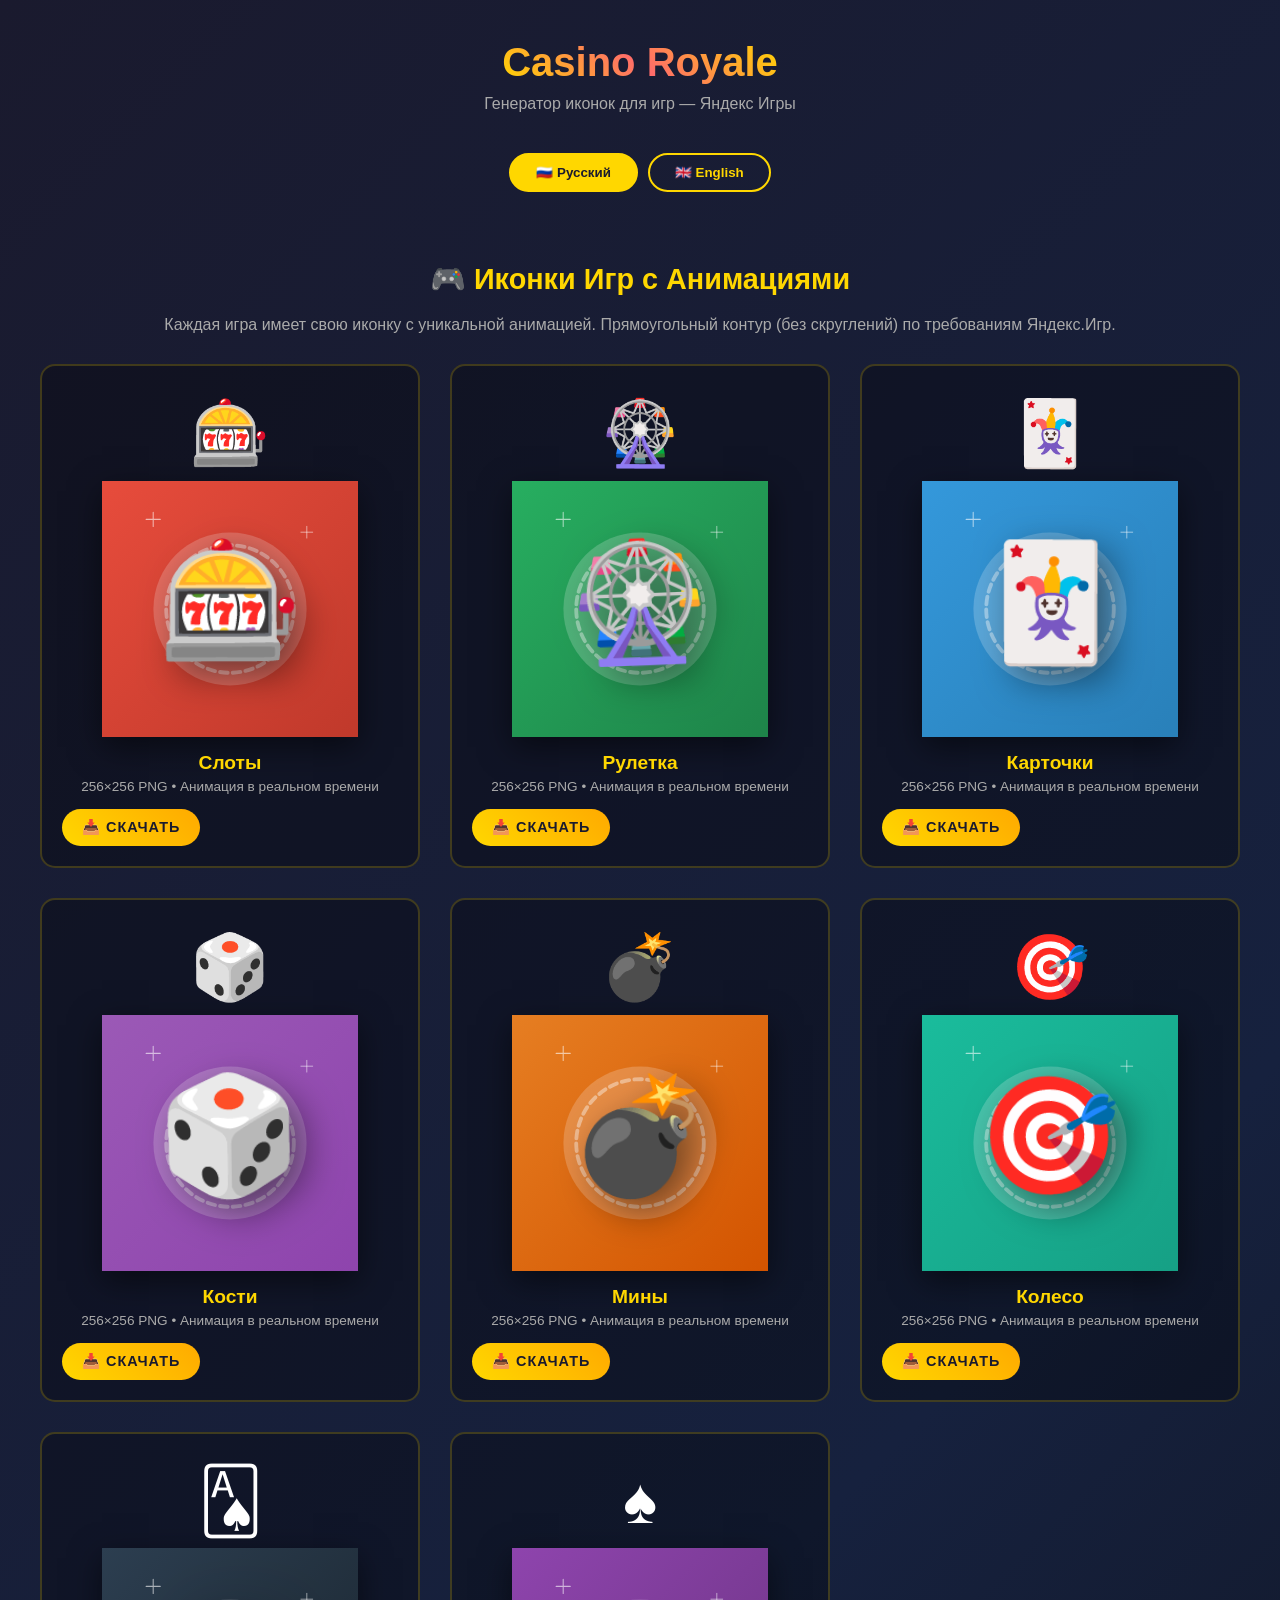
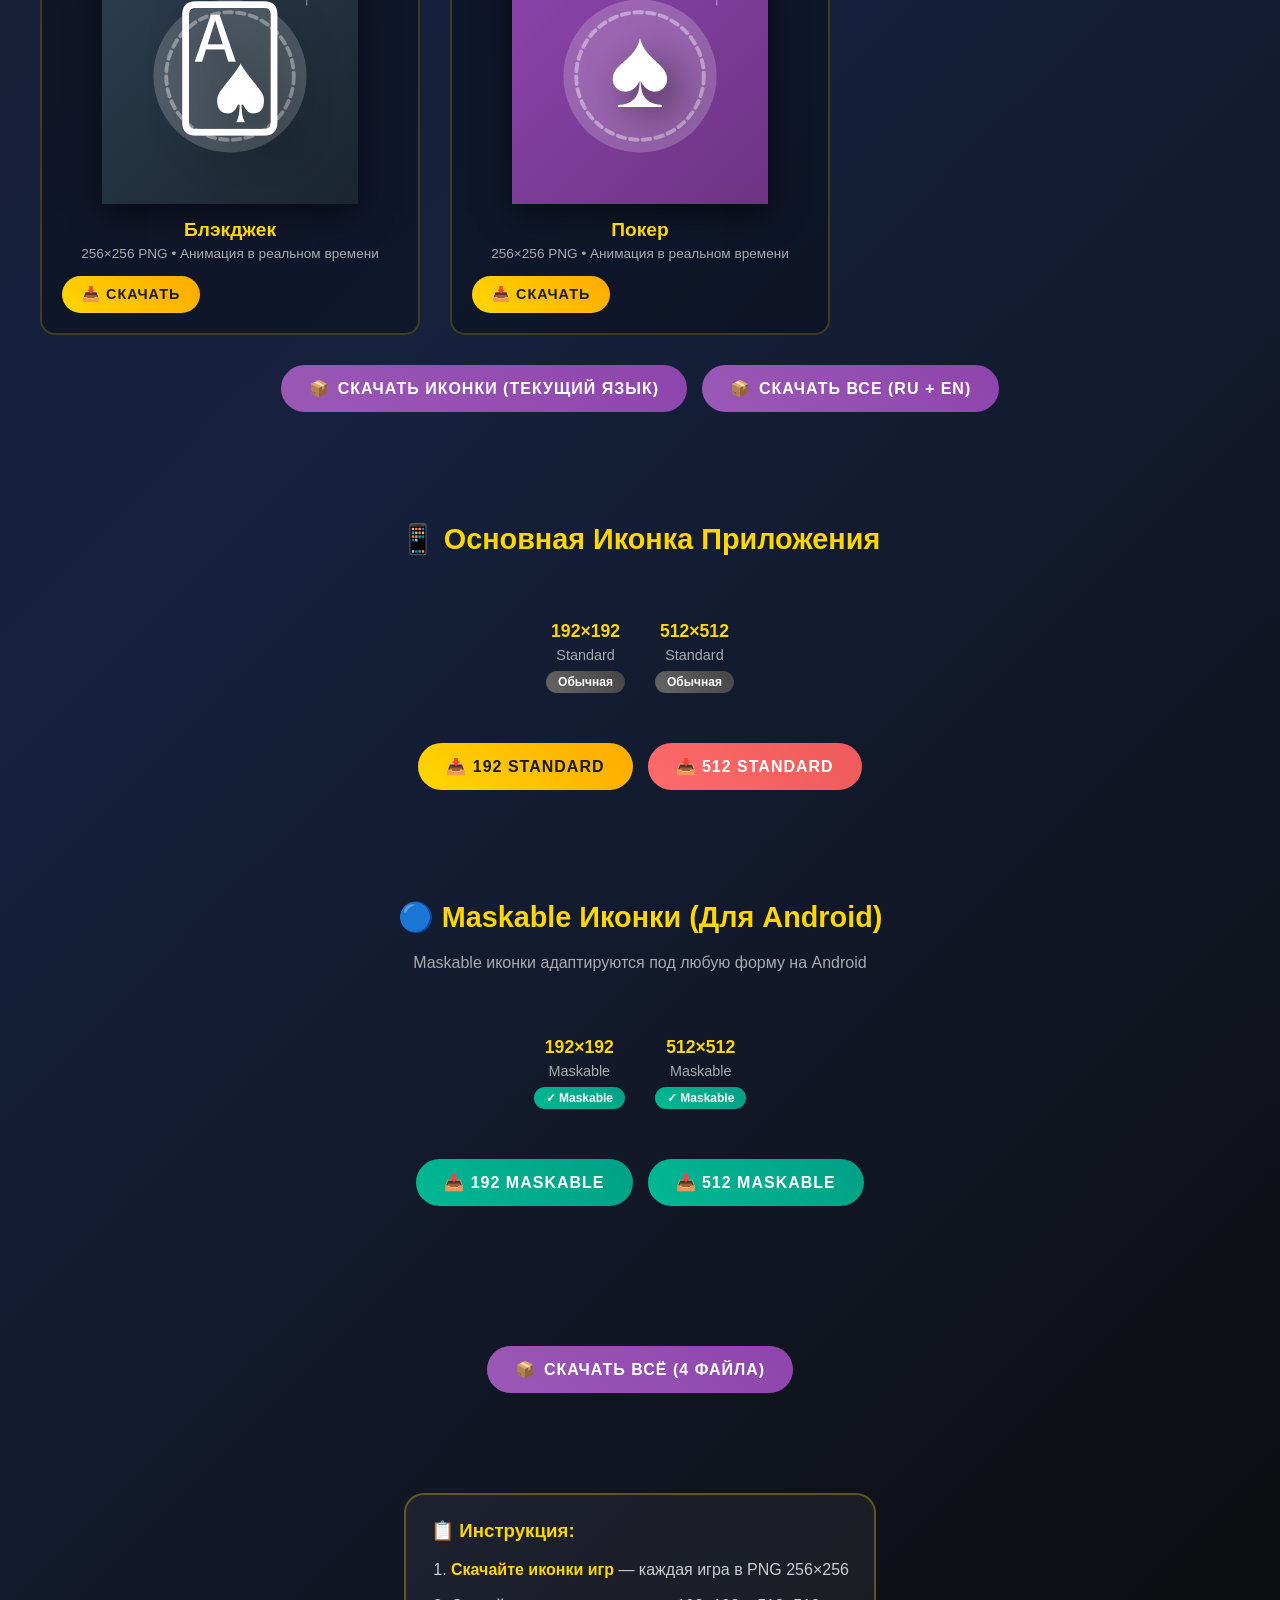
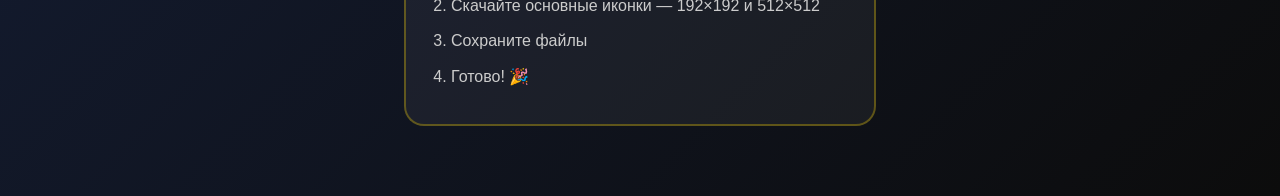
==== commit 5bea8d51: "без англ яз" ====
--- a/icons/generate-icons.html
+++ b/icons/generate-icons.html
@@ -102,7 +102,7 @@
         .icon-preview {
             border-radius: 0;
             box-shadow: 0 20px 60px rgba(255, 215, 0, 0.4);
-            border: 4px solid rgba(255, 255, 255, 0.2);
+            border: none;
             background: #fff;
         }
 
@@ -325,8 +325,8 @@
     <p class="subtitle" data-ru="Генератор иконок для игр — Яндекс Игры" data-en="Game Icons Generator — Yandex Games">Генератор иконок для игр — Яндекс Игры</p>
 
     <div class="lang-switch">
-        <button class="lang-btn active" onclick="setLang('ru')">🇷🇺 Русский</button>
-        <button class="lang-btn" onclick="setLang('en')">🇬🇧 English</button>
+        <button class="lang-btn active" onclick="setIconLang('ru')">🇷🇺 Русский</button>
+        <button class="lang-btn" onclick="setIconLang('en')">🇬🇧 English</button>
     </div>
 
     <!-- GAME ICONS WITH ANIMATIONS -->
@@ -343,7 +343,8 @@
         </div>
 
         <div class="buttons">
-            <button class="download-btn btn-all" onclick="downloadAllGameIcons()">📦 <span data-ru="Скачать все иконки игр" data-en="Download All Game Icons">Скачать все иконки игр</span></button>
+            <button class="download-btn btn-all" onclick="downloadAllGameIcons()">📦 <span data-ru="Скачать иконки (текущий язык)" data-en="Download Icons (current lang)">Скачать иконки (текущий язык)</span></button>
+            <button class="download-btn btn-all" onclick="downloadAllIconsBothLangs()">📦 <span data-ru="Скачать ВСЕ (RU + EN)" data-en="Download ALL (RU + EN)">Скачать ВСЕ (RU + EN)</span></button>
         </div>
     </div>
 
@@ -440,6 +441,7 @@
 
     <script>
         let currentLang = 'ru';
+        let iconLang = 'ru'; // Separate language for icons
 
         function setLang(lang) {
             currentLang = lang;
@@ -449,6 +451,26 @@
             document.querySelectorAll('[data-ru]').forEach(el => {
                 el.textContent = el.getAttribute(`data-${lang}`);
             });
+        }
+
+        function setIconLang(lang) {
+            iconLang = lang;
+            // Update lang buttons in icons section
+            document.querySelectorAll('.lang-switch .lang-btn').forEach(btn => {
+                btn.classList.remove('active');
+                if ((lang === 'ru' && btn.textContent.includes('Русский')) || 
+                    (lang === 'en' && btn.textContent.includes('English'))) {
+                    btn.classList.add('active');
+                }
+            });
+
+            // Translate all text elements with data-ru/data-en
+            document.querySelectorAll('[data-ru]').forEach(el => {
+                el.textContent = el.getAttribute(`data-${lang}`);
+            });
+
+            // Regenerate game icons with new language
+            generateGameIcons();
         }
 
         // Game definitions with icons and animations
@@ -463,7 +485,11 @@
             { id: 'poker', name: 'Покер', nameEn: 'Poker', emoji: '♠️', color1: '#8e44ad', color2: '#6c3483', animation: 'anim-bounce' },
         ];
 
-        // Draw standard app icon - RECTANGULAR (no rounded corners)
+        function getGameName(game) {
+            return iconLang === 'ru' ? game.name : game.nameEn;
+        }
+
+        // Draw standard app icon - RECTANGULAR (no rounded corners, NO border)
         function drawStandardIcon(canvas, size) {
             const ctx = canvas.getContext('2d');
             const centerX = size / 2;
@@ -480,10 +506,7 @@
             ctx.fillStyle = gradient;
             ctx.fillRect(0, 0, size, size);
 
-            // Subtle border
-            ctx.strokeStyle = 'rgba(255, 255, 255, 0.3)';
-            ctx.lineWidth = size * 0.02;
-            ctx.strokeRect(size * 0.02, size * 0.02, size * 0.96, size * 0.96);
+            // NO border - Yandex Games requirement (п. 8.3.3)
 
             // Center circle
             const chipRadius = size * 0.35;
@@ -522,7 +545,7 @@
             drawSparkle(ctx, size * 0.85, size * 0.2, size * 0.06);
         }
 
-        // Draw maskable icon
+        // Draw maskable icon - NO border, NO rounded corners
         function drawMaskableIcon(canvas, size) {
             const ctx = canvas.getContext('2d');
             const centerX = size / 2;
@@ -530,7 +553,7 @@
 
             ctx.clearRect(0, 0, size, size);
 
-            // Full bleed background
+            // Full bleed background - RECTANGLE, no rounded corners
             const gradient = ctx.createLinearGradient(0, 0, size, size);
             gradient.addColorStop(0, '#ffd700');
             gradient.addColorStop(0.5, '#ff6b6b');
@@ -539,10 +562,7 @@
             ctx.fillStyle = gradient;
             ctx.fillRect(0, 0, size, size);
 
-            // Border
-            ctx.strokeStyle = 'rgba(255, 255, 255, 0.2)';
-            ctx.lineWidth = size * 0.03;
-            ctx.strokeRect(size * 0.02, size * 0.02, size * 0.96, size * 0.96);
+            // NO border - Yandex Games requirement
 
             // Background circle
             const bgRadius = size * 0.45;
@@ -598,12 +618,9 @@
             ctx.fillStyle = gradient;
             ctx.fillRect(0, 0, size, size);
 
-            // Subtle border
-            ctx.strokeStyle = 'rgba(255, 255, 255, 0.3)';
-            ctx.lineWidth = size * 0.02;
-            ctx.strokeRect(size * 0.02, size * 0.02, size * 0.96, size * 0.96);
-
-            // Animated inner circle
+            // NO border - Yandex Games requirement (п. 8.3.3)
+
+            // Inner circle
             const circleRadius = size * 0.3 + Math.sin(animationProgress * Math.PI * 2) * size * 0.02;
             ctx.fillStyle = 'rgba(255, 255, 255, 0.2)';
             ctx.beginPath();
@@ -703,16 +720,16 @@
                 card.className = 'game-icon-card';
 
                 const canvasId = `game-canvas-${game.id}`;
-                const gameName = currentLang === 'ru' ? game.name : game.nameEn;
+                const gameName = getGameName(game);
 
                 card.innerHTML = `
                     <div class="emoji-preview ${game.animation}">${game.emoji}</div>
                     <canvas id="${canvasId}" width="256" height="256"></canvas>
                     <h4>${gameName}</h4>
-                    <p style="color: #aaa; font-size: 0.85em;">256×256 PNG • Анимация в реальном времени</p>
+                    <p style="color: #aaa; font-size: 0.85em;">256×256 PNG • ${iconLang === 'ru' ? 'Анимация в реальном времени' : 'Real-time animation'}</p>
                     <button class="download-btn btn-192" style="margin-top: 15px; font-size: 0.9em; padding: 10px 20px;" 
                             onclick="downloadGameIcon('${game.id}')">
-                        📥 Скачать
+                        📥 ${iconLang === 'ru' ? 'Скачать' : 'Download'}
                     </button>
                 `;
 
@@ -783,13 +800,14 @@
                 const url = URL.createObjectURL(blob);
                 const a = document.createElement('a');
                 a.href = url;
-                a.download = `icon-${gameId}-256.png`;
+                const langPrefix = iconLang === 'ru' ? 'ru' : 'en';
+                a.download = `icon-${langPrefix}-${gameId}-256.png`;
                 document.body.appendChild(a);
                 a.click();
                 document.body.removeChild(a);
                 URL.revokeObjectURL(url);
 
-                showNotification(`✅ ${game.emoji} ${currentLang === 'ru' ? game.name : game.nameEn} — сохранено!`, 'win');
+                showNotification(`✅ ${game.emoji} ${getGameName(game)} — ${iconLang === 'ru' ? 'сохранено!' : 'saved!'}`, 'win');
 
                 // Restart animation after download
                 setTimeout(() => {
@@ -808,7 +826,7 @@
         }
 
         function downloadAllGameIcons() {
-            showNotification(`📦 Скачивание ${games.length} иконок...`, 'info', 3000);
+            showNotification(`${iconLang === 'ru' ? '📦 Скачивание' : '📦 Downloading'} ${games.length} ${iconLang === 'ru' ? 'иконок...' : 'icons...'}`, 'info', 3000);
 
             // Stop all animations first
             stopGameIconAnimations();
@@ -824,7 +842,8 @@
                             const url = URL.createObjectURL(blob);
                             const a = document.createElement('a');
                             a.href = url;
-                            a.download = `icon-${game.id}-256.png`;
+                            const langPrefix = iconLang === 'ru' ? 'ru' : 'en';
+                            a.download = `icon-${langPrefix}-${game.id}-256.png`;
                             document.body.appendChild(a);
                             a.click();
                             document.body.removeChild(a);
@@ -838,6 +857,56 @@
             setTimeout(() => {
                 startGameIconAnimations();
             }, games.length * 300 + 500);
+        }
+
+        function downloadAllIconsBothLangs() {
+            showNotification(iconLang === 'ru' ? '📦 Скачивание 16 иконок (RU + EN)...' : '📦 Downloading 16 icons (RU + EN)...', 'info', 3000);
+
+            // Stop all animations
+            stopGameIconAnimations();
+
+            let downloadIndex = 0;
+            const totalDownloads = games.length * 2; // RU + EN
+
+            function downloadNext() {
+                if (downloadIndex >= totalDownloads) {
+                    // All done, restart animations
+                    setTimeout(() => startGameIconAnimations(), 500);
+                    return;
+                }
+
+                const lang = downloadIndex < games.length ? 'ru' : 'en';
+                const gameIndex = downloadIndex % games.length;
+                const game = games[gameIndex];
+
+                const canvas = document.getElementById(`game-canvas-${game.id}`);
+                if (canvas) {
+                    // Temporarily switch lang for name
+                    const origLang = iconLang;
+                    iconLang = lang;
+
+                    // Draw clean frame
+                    drawGameIcon(canvas, 256, game, 0);
+
+                    canvas.toBlob(function(blob) {
+                        const url = URL.createObjectURL(blob);
+                        const a = document.createElement('a');
+                        a.href = url;
+                        a.download = `icon-${lang}-${game.id}-256.png`;
+                        document.body.appendChild(a);
+                        a.click();
+                        document.body.removeChild(a);
+                        URL.revokeObjectURL(url);
+
+                        iconLang = origLang;
+                    }, 'image/png');
+                }
+
+                downloadIndex++;
+                setTimeout(downloadNext, 300);
+            }
+
+            downloadNext();
         }
 
         function downloadAll() {
